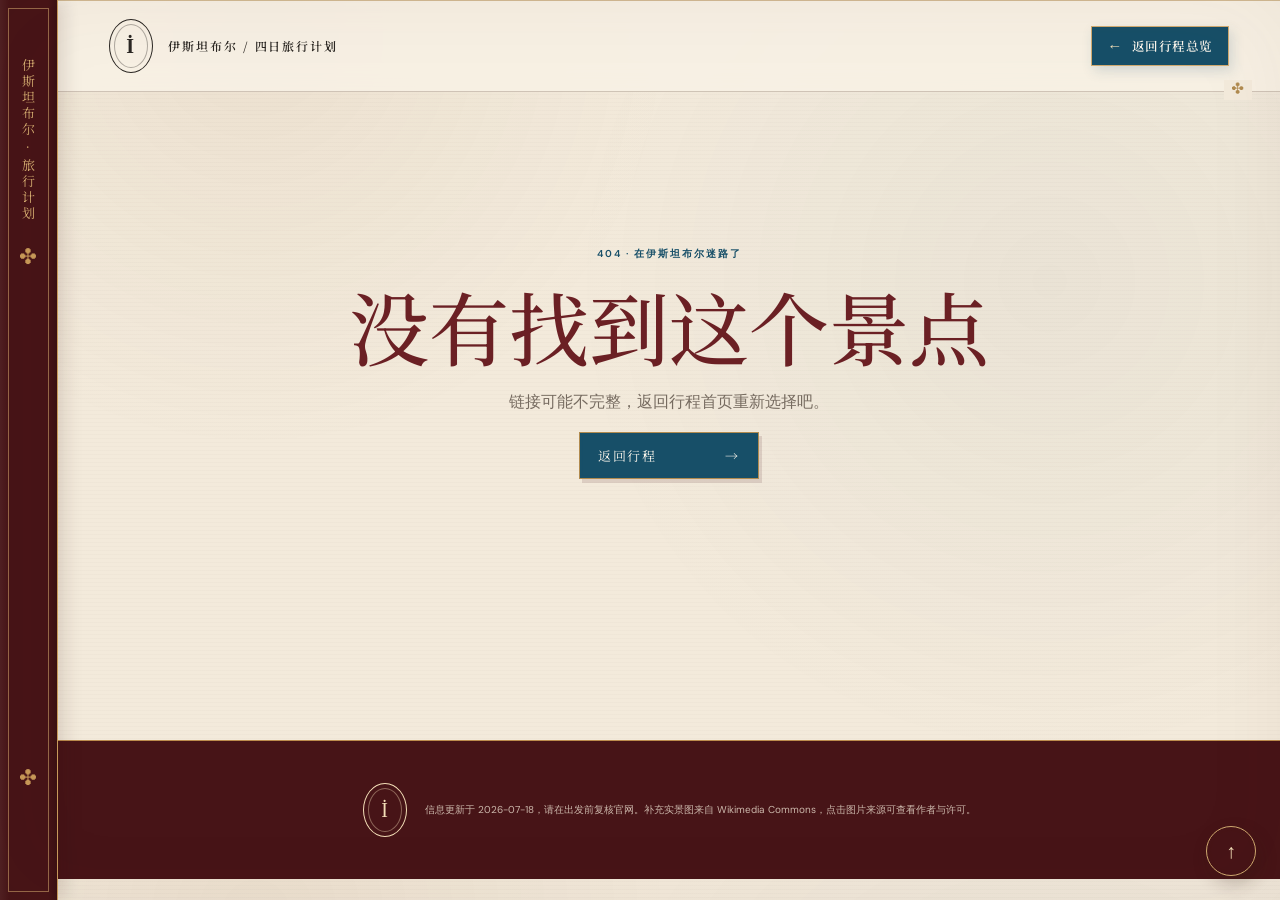
==== attraction.html @ fdcbebca "更新备选行程与双路线详情" ====
<!doctype html>
<html lang="zh-CN">
  <head>
    <meta charset="UTF-8" />
    <meta name="viewport" content="width=device-width, initial-scale=1.0" />
    <meta name="description" content="伊斯坦布尔景点详细旅行指南。" />
    <title>景点指南 · İstanbul</title>
    <link rel="icon" href="assets/favicon.svg" type="image/svg+xml" />
    <link rel="preconnect" href="https://fonts.googleapis.com" />
    <link rel="preconnect" href="https://fonts.gstatic.com" crossorigin />
    <link href="https://fonts.googleapis.com/css2?family=DM+Sans:wght@400;500;600&family=Noto+Serif+SC:wght@400;500;600;700&display=swap" rel="stylesheet" />
    <link rel="stylesheet" href="styles.css?v=20260720-12" />
    <script src="data.js?v=20260720-12" defer></script>
    <script src="attraction.js?v=20260719-8" defer></script>
  </head>
  <body class="detail-page" id="top">
    <div class="book-spine" aria-hidden="true">
      <span>伊斯坦布尔 · 旅行计划</span>
      <i></i>
    </div>
    <header class="site-header detail-header">
      <a class="brand" href="index.html">
        <span class="brand-mark">İ</span>
        <span>伊斯坦布尔 / 四日旅行计划</span>
      </a>
      <a class="back-link" href="index.html#journey"><span aria-hidden="true">←</span> 返回行程总览</a>
    </header>
    <main id="attraction-root" aria-live="polite"></main>
    <a class="back-to-top" href="#top" aria-label="返回页面顶部" title="返回顶部">
      <span aria-hidden="true">↑</span>
    </a>
    <footer class="site-footer compact-footer">
      <div>
        <span class="brand-mark">İ</span>
        <p>信息更新于 2026-07-18，请在出发前复核官网。补充实景图来自 Wikimedia Commons，点击图片来源可查看作者与许可。</p>
      </div>
    </footer>
  </body>
</html>
---- styles.css ----
:root {
  --ink: #2b2723;
  --muted: #766b60;
  --paper: #f3eadb;
  --paper-light: #fbf6ec;
  --paper-deep: #e7d8c3;
  --oxblood: #6b2024;
  --oxblood-dark: #471417;
  --blue: #174f68;
  --blue-soft: #6f8c99;
  --gold: #b18b4f;
  --line: rgba(80, 57, 39, .24);
  --line-strong: rgba(80, 57, 39, .46);
  --shadow: 0 18px 45px rgba(59, 38, 24, .14);
  --serif: "Noto Serif SC", "Songti SC", STSong, serif;
  --sans: "DM Sans", "PingFang SC", "Microsoft YaHei", sans-serif;
  --spine: 58px;
}

* { box-sizing: border-box; }
html { overflow-x: clip; scroll-behavior: smooth; }
body {
  margin: 0;
  padding-left: var(--spine);
  overflow-x: hidden;
  color: var(--ink);
  background:
    radial-gradient(circle at 20% 4%, rgba(139, 101, 54, .07), transparent 26rem),
    radial-gradient(circle at 82% 32%, rgba(72, 105, 113, .055), transparent 30rem),
    repeating-linear-gradient(0deg, rgba(90, 58, 31, .018) 0, rgba(90, 58, 31, .018) 1px, transparent 1px, transparent 4px),
    var(--paper);
  font-family: var(--sans);
  font-size: 16px;
  line-height: 1.65;
}

body::after {
  content: "";
  position: fixed;
  inset: 0;
  z-index: 1000;
  pointer-events: none;
  box-shadow: inset 0 0 90px rgba(86, 47, 20, .05);
}

a { color: inherit; }
img { display: block; width: 100%; }
button, input { font: inherit; }
button { color: inherit; }

.book-spine {
  position: fixed;
  inset: 0 auto 0 0;
  z-index: 100;
  width: var(--spine);
  overflow: hidden;
  border-right: 1px solid #c89b5c;
  color: #d6ae71;
  background:
    linear-gradient(90deg, rgba(255,255,255,.05), transparent 16%, transparent 84%, rgba(0,0,0,.17)),
    var(--oxblood-dark);
  box-shadow: 6px 0 18px rgba(53, 22, 17, .13);
}

.book-spine::before,
.book-spine::after {
  content: "✣";
  position: absolute;
  left: 50%;
  color: #c89958;
  font-size: 17px;
  transform: translateX(-50%);
}
.book-spine::before { top: 27%; }
.book-spine::after { bottom: 12%; }
.book-spine span {
  position: absolute;
  top: 58px;
  left: 50%;
  writing-mode: vertical-rl;
  letter-spacing: .24em;
  font-family: var(--serif);
  font-size: 13px;
  transform: translateX(-50%);
}
.book-spine i {
  position: absolute;
  inset: 8px;
  border: 1px solid rgba(216, 174, 113, .55);
}

.site-header {
  position: relative;
  z-index: 20;
  min-height: 92px;
  padding: 0 4vw;
  display: flex;
  align-items: center;
  justify-content: space-between;
  border-top: 1px solid rgba(177, 139, 79, .55);
  border-bottom: 1px solid var(--line);
  background: rgba(248, 241, 229, .9);
  backdrop-filter: blur(12px);
}

.site-header::after {
  content: "✣";
  position: absolute;
  right: 2.2vw;
  bottom: -9px;
  padding: 0 8px;
  color: var(--gold);
  background: var(--paper);
  font-size: 12px;
}

.brand {
  display: inline-flex;
  align-items: center;
  gap: 15px;
  text-decoration: none;
  font-family: var(--serif);
  font-size: 12px;
  font-weight: 600;
  letter-spacing: .16em;
}

.brand-mark {
  position: relative;
  width: 44px;
  height: 54px;
  display: inline-grid;
  flex: 0 0 auto;
  place-items: center;
  border: 1px solid var(--ink);
  border-radius: 50%;
  font-family: Georgia, serif;
  font-size: 20px;
}
.brand-mark::after {
  content: "";
  position: absolute;
  inset: 4px;
  border: 1px solid rgba(43, 39, 35, .35);
  border-radius: 50%;
}

.top-nav {
  padding-right: 3vw;
  display: flex;
  align-items: center;
  gap: 34px;
  font-size: 12px;
}
.top-nav a {
  position: relative;
  text-decoration: none;
  letter-spacing: .1em;
}
.top-nav a::after {
  content: "";
  position: absolute;
  left: 50%;
  right: 50%;
  bottom: -9px;
  height: 1px;
  background: var(--oxblood);
  transition: left .25s ease, right .25s ease;
}
.top-nav a:hover { color: var(--oxblood); }
.top-nav a:hover::after { left: 0; right: 0; }
.nav-date {
  padding-left: 30px;
  border-left: 1px solid var(--line);
  color: var(--muted);
  letter-spacing: .12em;
}

.eyebrow {
  margin: 0 0 17px;
  color: var(--blue);
  font-size: 10px;
  font-weight: 600;
  letter-spacing: .2em;
}

.hero {
  position: relative;
  min-height: calc(100svh - 92px);
  padding: clamp(52px, 6vw, 92px) 4vw 0;
  display: grid;
  grid-template-columns: minmax(390px, .84fr) minmax(620px, 1.16fr);
  grid-template-rows: 1fr auto;
  grid-template-areas:
    "copy visual"
    "strip strip";
  gap: 50px clamp(45px, 6vw, 100px);
  overflow: hidden;
}

.hero::before,
.detail-title::before,
.section-heading::before {
  content: "";
  position: absolute;
  width: 410px;
  height: 410px;
  pointer-events: none;
  opacity: .18;
  background:
    repeating-conic-gradient(from 22.5deg, transparent 0 11deg, rgba(105, 72, 42, .32) 12deg 13deg, transparent 14deg 22.5deg);
  border-radius: 50%;
  mask-image: radial-gradient(circle, #000 0 44%, transparent 70%);
}
.hero::before { left: 3vw; top: 60px; }

.hero-copy {
  position: relative;
  z-index: 4;
  grid-area: copy;
  align-self: center;
  max-width: 660px;
}
.hero h1,
.section-heading h2,
.notes-title h2,
.detail-title h1,
.content-block h2,
.aside-card h2,
.next-stop h2,
.not-found h1 {
  font-family: var(--serif);
  font-weight: 500;
  line-height: 1.18;
}
.hero h1 {
  margin: 0;
  color: var(--oxblood-dark);
  font-size: clamp(46px, 4.8vw, 76px);
  letter-spacing: -.055em;
}
.hero h1 em {
  color: var(--oxblood);
  font-style: normal;
}
.hero-subtitle {
  width: fit-content;
  margin: 22px 0 0;
  padding: 0 28px 10px;
  border-bottom: 1px solid rgba(177, 139, 79, .65);
  color: var(--blue);
  font-family: Georgia, serif;
  font-size: 13px;
  letter-spacing: .24em;
}
.hero-subtitle::before,
.hero-subtitle::after { content: "✦"; margin: 0 11px; color: var(--gold); font-size: 8px; }
.hero-intro {
  max-width: 580px;
  margin: 22px 0 25px;
  color: var(--muted);
  font-family: var(--serif);
  font-size: 15px;
}

.primary-link {
  display: inline-flex;
  align-items: center;
  justify-content: space-between;
  gap: 34px;
  min-width: 180px;
  padding: 12px 18px;
  border: 1px solid var(--gold);
  outline: 1px solid rgba(23, 79, 104, .55);
  outline-offset: -4px;
  background: var(--blue);
  color: var(--paper-light);
  text-decoration: none;
  font-family: var(--serif);
  font-size: 13px;
  letter-spacing: .12em;
  box-shadow: 3px 4px 0 rgba(71, 20, 23, .13);
  transition: transform .2s ease, background .2s ease;
}
.primary-link:hover {
  background: var(--oxblood);
  transform: translateY(-2px);
}

.trip-ticket {
  position: relative;
  width: min(410px, 100%);
  min-height: 100px;
  margin-top: 24px;
  padding: 14px 18px;
  display: grid;
  grid-template-columns: 76px 1fr 30px;
  align-items: center;
  border: 1px solid var(--gold);
  outline: 1px solid rgba(107, 32, 36, .25);
  outline-offset: -5px;
  background: rgba(251, 246, 236, .58);
  box-shadow: 3px 4px 12px rgba(75, 45, 25, .07);
}
.trip-ticket::before,
.trip-ticket::after {
  content: "";
  position: absolute;
  top: 50%;
  width: 16px;
  height: 28px;
  background: var(--paper);
  border: 1px solid var(--gold);
  border-radius: 50%;
  transform: translateY(-50%);
}
.trip-ticket::before { left: -9px; border-left-color: transparent; }
.trip-ticket::after { right: -9px; border-right-color: transparent; }
.trip-ticket strong {
  padding-right: 15px;
  border-right: 1px dashed var(--line-strong);
  color: var(--oxblood);
  font-family: var(--serif);
  font-size: 20px;
  font-weight: 500;
  line-height: 1.25;
}
.trip-ticket span {
  padding-left: 18px;
  display: grid;
  color: var(--ink);
  font-family: var(--serif);
  font-size: 13px;
}
.trip-ticket span b {
  margin-bottom: 3px;
  font-family: Georgia, serif;
  font-size: 11px;
  letter-spacing: .18em;
}
.trip-ticket i { color: var(--gold); font-style: normal; font-size: 18px; }

.hero-visual {
  position: relative;
  z-index: 2;
  grid-area: visual;
  align-self: center;
  height: min(66vh, 680px);
  min-height: 540px;
}
.hero-visual::before {
  content: "";
  position: absolute;
  inset: auto 4% 4% 0;
  height: 44%;
  opacity: .4;
  background:
    linear-gradient(120deg, transparent 0 18%, rgba(23,79,104,.18) 18.2% 18.5%, transparent 18.8% 32%, rgba(23,79,104,.16) 32.2% 32.5%, transparent 32.8%),
    radial-gradient(circle at 22% 56%, rgba(23,79,104,.22) 0 2px, transparent 3px),
    radial-gradient(circle at 67% 48%, rgba(23,79,104,.22) 0 2px, transparent 3px);
}
.hero-photo {
  position: absolute;
  margin: 0;
  padding: 10px 10px 28px;
  border: 1px solid rgba(91, 65, 42, .34);
  background: #eee2cf;
  box-shadow: var(--shadow);
}
.hero-photo img { height: 100%; object-fit: cover; }
.hero-photo figcaption {
  position: absolute;
  left: 13px;
  bottom: 6px;
  color: var(--muted);
  font-size: 8px;
  letter-spacing: .16em;
}
.hero-photo-history {
  inset: 1% auto 5% 0;
  width: 54%;
  height: 88%;
  transform: rotate(-.7deg);
}
.hero-photo-history img {
  object-position: center center;
  filter: sepia(.13) contrast(.98) brightness(1.01);
}
.hero-photo-modern {
  z-index: 2;
  top: 19%;
  right: 0;
  width: 52%;
  height: 66%;
  transform: rotate(1.2deg);
}
.hero-photo-modern img { filter: saturate(.78) contrast(.96); }
.coordinate-stamp {
  position: absolute;
  z-index: 4;
  top: 0;
  right: 2%;
  width: 136px;
  padding: 12px 16px;
  display: grid;
  gap: 3px;
  border: 1px solid var(--oxblood);
  border-radius: 11px;
  background: rgba(248, 241, 229, .88);
  color: var(--oxblood);
  font-family: Georgia, serif;
  font-size: 10px;
  letter-spacing: .08em;
  box-shadow: 2px 3px 0 rgba(107, 32, 36, .1);
  transform: rotate(-1.5deg);
}
.coordinate-stamp b {
  margin-top: 5px;
  padding-top: 4px;
  border-top: 1px dashed rgba(107, 32, 36, .4);
  font-family: var(--serif);
  font-weight: 500;
}
.hero-coin {
  position: absolute;
  z-index: 5;
  right: 2%;
  bottom: 10%;
  width: 86px;
  height: 86px;
  display: grid;
  place-items: center;
  border: 4px double #d0aa62;
  border-radius: 50%;
  background:
    radial-gradient(circle, #9a702f 0 45%, #5b391a 47% 52%, #b6893e 54% 62%, #4c2b16 64%);
  color: #f0d59d;
  font-family: Georgia, serif;
  font-size: 19px;
  letter-spacing: .08em;
  box-shadow: 4px 8px 12px rgba(55, 31, 15, .28);
  transform: rotate(8deg);
}

.hero-day-strip {
  position: relative;
  z-index: 4;
  grid-area: strip;
  display: grid;
  grid-template-columns: repeat(4, 1fr);
  border-top: 1px solid var(--line-strong);
  border-bottom: 1px solid var(--line);
}
.hero-day-strip a {
  min-height: 75px;
  padding: 14px 22px;
  display: flex;
  align-items: center;
  gap: 18px;
  border-right: 1px solid var(--line);
  text-decoration: none;
  transition: background .2s ease;
}
.hero-day-strip a:last-child { border-right: 0; }
.hero-day-strip a:hover { background: rgba(107, 32, 36, .055); }
.hero-day-strip b {
  color: var(--oxblood);
  font-family: Georgia, serif;
  font-size: 20px;
  font-weight: 400;
}
.hero-day-strip span { font-family: var(--serif); font-size: 12px; }

.journey-section {
  position: relative;
  padding: 105px 4vw 120px;
  background: rgba(251, 246, 236, .75);
}
.section-heading {
  position: relative;
  display: grid;
  grid-template-columns: 1fr 1fr;
  gap: 40px;
  align-items: end;
  margin-bottom: 45px;
}
.section-heading::before { right: 5%; top: -125px; opacity: .08; }
.section-heading > * { position: relative; z-index: 1; }
.section-heading .eyebrow,
.notes-title .eyebrow { margin-bottom: 9px; }
.section-heading h2,
.notes-title h2 {
  margin: 0;
  color: var(--oxblood-dark);
  font-size: clamp(38px, 4vw, 58px);
}
.section-heading > p {
  justify-self: end;
  max-width: 470px;
  margin: 0;
  color: var(--muted);
  font-family: var(--serif);
  font-size: 13px;
}

.day-list { border-top: 2px double var(--line-strong); }
.day-card {
  --accent: var(--oxblood);
  position: relative;
  scroll-margin-top: 20px;
  border-bottom: 1px solid var(--line);
}
.day-blue { --accent: var(--blue); }
.day-gold { --accent: #98702d; }
.day-sage { --accent: #5e705e; }
.day-summary {
  width: 100%;
  padding: 22px 8px;
  display: grid;
  grid-template-columns: 130px minmax(0, 1fr) 170px 34px;
  gap: 28px;
  align-items: center;
  border: 0;
  background: transparent;
  text-align: left;
  cursor: pointer;
}
.day-summary:hover { background: rgba(107, 32, 36, .025); }
.day-summary:hover .day-main h3 { color: var(--accent); }
.day-index {
  padding-right: 22px;
  border-right: 1px solid var(--line);
}
.day-index span {
  display: block;
  color: var(--accent);
  font-family: Georgia, serif;
  font-size: 38px;
  line-height: 1;
}
.day-index small {
  display: block;
  margin-top: 8px;
  color: var(--muted);
  font-size: 8px;
  letter-spacing: .12em;
}
.day-main > p {
  margin: 0 0 4px;
  color: var(--blue);
  font-size: 9px;
  font-weight: 600;
  letter-spacing: .1em;
  text-transform: uppercase;
}
.day-main h3 {
  margin: 0 0 4px;
  font-family: var(--serif);
  font-size: clamp(20px, 2.1vw, 29px);
  font-weight: 500;
  transition: color .2s ease;
}
.day-description { color: var(--muted); font-family: var(--serif); font-size: 12px; }
.day-image {
  width: 170px;
  height: 82px;
  padding: 5px 5px 12px;
  overflow: hidden;
  border: 1px solid var(--line);
  background: var(--paper-deep);
  transform: rotate(-.7deg);
}
.day-image img {
  height: 100%;
  object-fit: cover;
  filter: grayscale(.55) sepia(.25) saturate(.7);
  transition: transform .35s ease;
}
.day-summary:hover .day-image img { transform: scale(1.05); }
.expand-icon {
  position: relative;
  width: 25px;
  height: 25px;
  justify-self: end;
  border: 1px solid var(--accent);
  border-radius: 50%;
}
.expand-icon::before,
.expand-icon::after {
  content: "";
  position: absolute;
  background: var(--accent);
}
.expand-icon::before { width: 11px; height: 1px; left: 6px; top: 11px; }
.expand-icon::after { width: 1px; height: 11px; left: 11px; top: 6px; transition: transform .25s ease; }
.day-summary[aria-expanded="true"] .expand-icon::after { transform: rotate(90deg); }

.day-content {
  padding: 12px 42px 42px 158px;
  background:
    linear-gradient(90deg, rgba(23,79,104,.05), transparent 38%),
    rgba(255,255,255,.16);
}
.day-content[hidden] { display: none; }
.timeline {
  position: relative;
  margin: 0;
  padding: 0;
  display: grid;
  grid-template-columns: repeat(2, minmax(0, 1fr));
  column-gap: clamp(42px, 5vw, 80px);
  align-items: start;
}
.timeline-column {
  position: relative;
  min-width: 0;
  margin: 0;
  padding: 0;
  list-style: none;
}
.timeline-column::before {
  content: "";
  position: absolute;
  left: 13px;
  top: 15px;
  bottom: 29px;
  width: 1px;
  background: linear-gradient(var(--gold), rgba(177, 139, 79, .2));
}
.timeline-item {
  position: relative;
  min-width: 0;
  min-height: 78px;
  padding: 11px 0 26px 46px;
  display: grid;
  grid-template-columns: 72px minmax(0, 1fr);
  gap: 14px;
  align-items: start;
}
.check-wrap { position: absolute; z-index: 2; left: 0; top: 10px; cursor: pointer; }
.check-wrap input { position: absolute; opacity: 0; pointer-events: none; }
.check-wrap span {
  width: 27px;
  height: 27px;
  display: grid;
  place-items: center;
  border: 1px solid var(--gold);
  border-radius: 50%;
  background: var(--paper-light);
  color: var(--blue);
}
.timeline-marker svg {
  width: 14px;
  height: 14px;
  overflow: visible;
  fill: none;
  stroke: currentColor;
  stroke-width: 1.6;
  stroke-linecap: round;
  stroke-linejoin: round;
}
.marker-attraction { color: var(--oxblood) !important; }
.marker-food { color: #99522f !important; }
.marker-leisure { color: #9a742f !important; }
.marker-plane,
.marker-car,
.marker-rail,
.marker-boat,
.marker-walk { color: var(--blue) !important; }
.marker-stay { color: #5e705e !important; }
.marker-note { color: var(--oxblood) !important; }
.check-wrap input:focus-visible + span { outline: 2px solid var(--blue); outline-offset: 2px; }
.check-wrap input:checked + span { border-color: var(--oxblood); background: var(--oxblood); color: white; }
.check-wrap input:checked + .timeline-marker { color: white !important; }
.timeline-item time {
  padding-top: 3px;
  color: var(--blue);
  font-family: Georgia, serif;
  font-size: 12px;
  font-weight: 600;
  letter-spacing: .05em;
}
.timeline-item p {
  margin: 5px 0 0;
  color: var(--muted);
  font-family: var(--serif);
  font-size: 13px;
  line-height: 1.65;
}
.plain-title,
.attraction-link { font-family: var(--serif); font-size: 15.5px; font-weight: 600; }
.attraction-link {
  display: inline-flex;
  align-items: center;
  gap: 8px;
  border-bottom: 1px solid transparent;
  text-decoration: none;
}
.attraction-link span { color: var(--accent); font-family: var(--sans); font-size: 9px; }
.attraction-link:hover { border-color: var(--accent); color: var(--accent); }
.timeline-item.completed { opacity: .42; }
.timeline-item.completed .plain-title,
.timeline-item.completed .attraction-link { text-decoration: line-through; }
.timeline-item.optional {
  opacity: .4;
  filter: saturate(.45);
}
.timeline-item.optional time {
  visibility: hidden;
}
.timeline-item.optional .timeline-marker {
  border-style: dashed;
}

.notes-section {
  position: relative;
  padding: 100px 4vw;
  display: grid;
  grid-template-columns: .7fr 1.3fr;
  gap: 7vw;
  border-top: 1px solid var(--line);
}
.notes-grid { display: grid; grid-template-columns: repeat(3, 1fr); gap: 18px; }
.notes-grid article {
  position: relative;
  min-height: 260px;
  padding: 24px;
  border: 1px solid var(--line);
  background: rgba(251, 246, 236, .54);
  clip-path: polygon(10px 0, calc(100% - 10px) 0, 100% 10px, 100% calc(100% - 10px), calc(100% - 10px) 100%, 10px 100%, 0 calc(100% - 10px), 0 10px);
}
.notes-grid article::after {
  content: "✣";
  position: absolute;
  right: 18px;
  top: 18px;
  color: var(--gold);
}
.note-number { color: var(--oxblood); font-family: Georgia, serif; font-size: 28px; }
.notes-grid h3 { margin: 38px 0 12px; font-family: var(--serif); font-size: 18px; }
.notes-grid p { margin: 0; color: var(--muted); font-family: var(--serif); font-size: 13px; line-height: 1.8; }

.site-footer {
  padding: 42px 4vw;
  display: flex;
  justify-content: space-between;
  align-items: center;
  gap: 60px;
  border-top: 1px solid #bd8d4e;
  background: var(--oxblood-dark);
  color: rgba(255, 246, 228, .72);
  font-size: 10px;
}
.site-footer > div { display: flex; align-items: center; gap: 18px; }
.site-footer .brand-mark { color: #f4dfb8; border-color: #f4dfb8; }
.site-footer .brand-mark::after { border-color: rgba(244, 223, 184, .4); }
.site-footer p { margin: 0; max-width: 680px; }

/* Attraction detail */

.back-link {
  display: inline-flex;
  min-height: 40px;
  padding: 0 15px;
  gap: 9px;
  align-items: center;
  border: 1px solid #d0aa70;
  background: var(--blue);
  color: var(--paper-light);
  box-shadow: 3px 5px 12px rgba(23, 79, 104, .16);
  text-decoration: none;
  font-family: var(--serif);
  font-size: 12.5px;
  font-weight: 600;
  letter-spacing: .04em;
  transition: background .2s ease, transform .2s ease, color .2s ease;
}
.back-link span { color: #f3dfb8; font-family: Georgia, serif; font-size: 15px; }
.back-link:hover {
  background: var(--oxblood);
  color: var(--paper-light);
  transform: translateX(-2px);
}

.detail-hero {
  min-height: calc(100svh - 92px);
  padding: clamp(35px, 4vw, 65px) 4vw;
  display: grid;
  grid-template-columns: minmax(520px, 1.08fr) minmax(470px, .92fr);
  gap: clamp(45px, 6vw, 96px);
  align-items: center;
  border-bottom: 1px solid var(--line);
}
.detail-image-wrap {
  position: relative;
  height: min(72vh, 720px);
  min-height: 590px;
  padding: 13px 13px 35px;
  overflow: visible;
  border: 1px solid var(--line-strong);
  background: #eadcca;
  box-shadow: var(--shadow);
  transform: rotate(-.5deg);
}
.detail-image-wrap::before {
  content: "No. 1890 · IST";
  position: absolute;
  left: 16px;
  bottom: 9px;
  color: var(--oxblood);
  font-family: Georgia, serif;
  font-size: 9px;
  letter-spacing: .08em;
}
.detail-image-wrap picture { display: block; width: 100%; height: 100%; overflow: hidden; }
.detail-image-wrap img {
  height: 100%;
  object-fit: cover;
  filter: saturate(.74) sepia(.1) contrast(.98);
  transition: transform .7s ease;
}
.detail-image-wrap:hover img { transform: scale(1.015); }
.image-credit {
  position: absolute;
  right: 14px;
  bottom: 8px;
  max-width: 56%;
  overflow: hidden;
  color: var(--muted);
  font-size: 8px;
  letter-spacing: .06em;
  text-decoration: none;
  text-overflow: ellipsis;
  white-space: nowrap;
}
.image-credit:hover { color: var(--oxblood); }
.mobile-image-credit { display: none; }

.detail-title {
  position: relative;
  padding: 25px 0 20px;
  overflow: hidden;
}
.detail-title::before { right: -8%; top: -90px; opacity: .13; }
.detail-title > * { position: relative; z-index: 1; }
.detail-title > .eyebrow {
  width: fit-content;
  margin-bottom: 13px;
  padding: 6px 16px;
  border: 1px solid rgba(177,139,79,.65);
  color: var(--oxblood);
  clip-path: polygon(8px 0, calc(100% - 8px) 0, 100% 8px, 100% calc(100% - 8px), calc(100% - 8px) 100%, 8px 100%, 0 calc(100% - 8px), 0 8px);
}
.detail-district {
  margin: 0 0 13px;
  color: var(--muted);
  font-family: var(--serif);
  font-size: 10px;
  letter-spacing: .1em;
  text-transform: uppercase;
}
.detail-title h1 {
  max-width: 720px;
  margin: 0;
  color: var(--oxblood-dark);
  font-size: clamp(47px, 5.1vw, 78px);
  letter-spacing: -.055em;
}
.local-name {
  width: fit-content;
  margin: 7px 0 22px;
  padding: 0 30px 9px;
  border-bottom: 1px solid rgba(177,139,79,.65);
  color: var(--blue);
  font-family: Georgia, serif;
  font-size: 17px;
  font-style: italic;
}
.detail-intro {
  max-width: 630px;
  margin: 0;
  color: var(--muted);
  font-family: var(--serif);
  font-size: 13px;
  line-height: 1.9;
}
.detail-actions {
  margin-top: 25px;
  display: flex;
  align-items: center;
  gap: 28px;
}
.detail-actions .primary-link {
  min-width: 145px;
  padding: 9px 15px;
  background: transparent;
  color: var(--ink);
  box-shadow: none;
}
.detail-actions .primary-link:hover { background: var(--blue); color: white; }
.text-link {
  padding: 9px 0;
  border-bottom: 1px solid var(--line-strong);
  color: var(--ink);
  font-size: 11px;
  text-decoration: none;
}
.text-link:hover { color: var(--oxblood); border-color: var(--oxblood); }
.day-seal {
  position: absolute;
  z-index: 4;
  right: 0;
  top: 8%;
  width: 80px;
  height: 80px;
  display: flex;
  flex-direction: column;
  align-items: center;
  justify-content: center;
  border: 5px double #d0aa70;
  border-radius: 50%;
  background: var(--oxblood);
  color: #f3dfb8;
  box-shadow: 3px 6px 12px rgba(62, 18, 20, .24);
  transform: rotate(6deg);
}
.day-seal span { font-family: Georgia, serif; font-size: 8px; letter-spacing: .14em; }
.day-seal strong { font-family: Georgia, serif; font-size: 25px; font-weight: 400; line-height: 1.1; }

.desktop-quick-info { display: block; margin-top: 27px; }
.hero-facts {
  display: grid;
  grid-template-columns: 1fr 1fr;
  column-gap: 25px;
}
.hero-facts article {
  min-width: 0;
  min-height: 92px;
  padding: 15px 0 14px;
  display: grid;
  grid-template-columns: 30px minmax(0, 1fr);
  gap: 12px;
  border-top: 1px solid var(--line);
}
.hero-facts .fact-index {
  padding-top: 3px;
  color: var(--oxblood);
  font-family: Georgia, serif;
  font-size: 10px;
}
.fact-label {
  display: block;
  margin-bottom: 6px;
  color: var(--oxblood);
  font-size: 10px;
  font-weight: 600;
  letter-spacing: .15em;
}
.fact-value {
  display: block;
  font-family: var(--serif);
  font-size: 13px;
  line-height: 1.65;
}
.fee-equivalent {
  display: block;
  margin-top: 5px;
  color: var(--blue);
  font-family: var(--serif);
  font-size: 11.5px;
  font-weight: 600;
  line-height: 1.55;
}
.route-card {
  position: relative;
  padding: 17px 18px;
  display: grid;
  grid-template-columns: minmax(0, 1fr) auto;
  gap: 20px;
  align-items: center;
  border: 1px solid rgba(23,79,104,.36);
  background: rgba(244, 238, 226, .56);
}
.route-card::before {
  content: "◉";
  position: absolute;
  left: -12px;
  top: -12px;
  color: var(--blue);
  font-size: 20px;
}
.desktop-quick-info .route-card { margin-top: 8px; }
.route-label {
  display: block;
  margin-bottom: 6px;
  color: var(--blue);
  font-size: 10px;
  font-weight: 600;
  letter-spacing: .15em;
}
.route-card strong { display: block; font-family: var(--serif); font-size: 14px; }
.route-card p { margin: 5px 0 0; color: var(--muted); font-family: var(--serif); font-size: 12px; }
.route-card a {
  display: inline-flex;
  gap: 7px;
  white-space: nowrap;
  color: var(--blue);
  font-size: 11px;
  font-weight: 600;
  text-decoration: none;
}
.route-card a:hover { color: var(--oxblood); }
.mobile-quick-info,
.mobile-route-card { display: none; }

.facts-strip {
  grid-template-columns: repeat(4, 1fr);
  border-bottom: 1px solid var(--line);
  background: var(--paper-light);
}
.facts-strip article {
  min-height: 130px;
  padding: 25px 3vw;
  border-right: 1px solid var(--line);
}
.facts-strip article:last-child { border-right: 0; }
.facts-strip .fact-index { display: none; }

.detail-body {
  padding: 95px 4vw;
  display: grid;
  grid-template-columns: minmax(0, 1.45fr) minmax(300px, .55fr);
  gap: 5vw;
  background: rgba(251, 246, 236, .75);
}
.content-block h2,
.aside-card h2 {
  margin: 0 0 30px;
  color: var(--oxblood-dark);
  font-size: clamp(34px, 3.5vw, 52px);
}
.highlight-accordion {
  border: 1px solid var(--line-strong);
  background: rgba(255,255,255,.15);
}
.highlight-item { border-bottom: 1px solid var(--line); }
.highlight-item:last-child { border-bottom: 0; }
.highlight-trigger {
  width: 100%;
  min-height: 68px;
  padding: 0 16px;
  display: grid;
  grid-template-columns: 62px 1fr 26px;
  align-items: center;
  border: 0;
  background: transparent;
  text-align: left;
  cursor: pointer;
}
.highlight-trigger:hover { background: rgba(107, 32, 36, .035); }
.highlight-trigger:hover .highlight-title { color: var(--oxblood); }
.highlight-number {
  color: var(--oxblood);
  font-family: Georgia, serif;
  font-size: 24px;
}
.highlight-title { font-family: var(--serif); font-size: 16px; transition: color .2s ease; }
.highlight-toggle { position: relative; width: 18px; height: 18px; justify-self: end; }
.highlight-toggle::before,
.highlight-toggle::after { content: ""; position: absolute; background: var(--ink); }
.highlight-toggle::before { width: 18px; height: 1px; left: 0; top: 8px; }
.highlight-toggle::after { width: 1px; height: 18px; left: 8px; top: 0; transition: transform .2s ease; }
.highlight-trigger[aria-expanded="true"] .highlight-toggle::after { transform: rotate(90deg); }
.highlight-panel {
  padding: 0 16px 16px;
  display: grid;
  grid-template-columns: minmax(300px, 1.05fr) minmax(300px, .95fr);
  align-items: stretch;
}
.highlight-panel[hidden] { display: none; }
.highlight-image {
  position: relative;
  min-height: 330px;
  overflow: hidden;
  border: 1px solid var(--line);
  background: var(--paper-deep);
}
.highlight-image img {
  height: 100%;
  object-fit: cover;
  filter: saturate(.82) contrast(.98);
  transition: transform .45s ease;
}
.highlight-panel:hover .highlight-image img { transform: scale(1.02); }
.media-source {
  position: absolute;
  z-index: 2;
  right: 10px;
  bottom: 10px;
  padding: 5px 8px;
  border: 1px solid rgba(255,255,255,.35);
  background: rgba(45, 39, 33, .8);
  color: white;
  font-size: 8px;
  letter-spacing: .07em;
  text-decoration: none;
}
.media-source:hover { background: var(--oxblood); }
.highlight-copy {
  padding: 28px 30px;
  display: flex;
  flex-direction: column;
  justify-content: space-between;
  border: 1px solid var(--line);
  border-left: 0;
  background: rgba(243, 234, 219, .78);
}
.highlight-copy p { margin: 0; font-family: var(--serif); font-size: 12px; }
.copy-label {
  margin-bottom: 9px !important;
  color: var(--oxblood);
  font-size: 9px !important;
  font-weight: 600;
  letter-spacing: .14em;
}
.highlight-history { color: var(--ink); }
.highlight-look {
  margin-top: 26px;
  padding-top: 17px;
  border-top: 1px dashed var(--line-strong);
  color: var(--muted);
}

blockquote {
  position: relative;
  margin: 70px 0;
  padding: 35px 55px;
  border: 1px solid var(--line);
  background: rgba(231, 216, 195, .36);
  color: var(--oxblood);
  font-family: var(--serif);
  font-size: clamp(22px, 2.5vw, 34px);
  line-height: 1.6;
  text-align: center;
}
blockquote::before,
blockquote::after {
  position: absolute;
  color: var(--gold);
  font-family: Georgia, serif;
  font-size: 48px;
  line-height: 1;
}
blockquote::before { content: "“"; left: 20px; top: 18px; }
blockquote::after { content: "”"; right: 20px; bottom: 4px; }

.photo-spots {
  display: grid;
  grid-template-columns: repeat(3, minmax(0, 1fr));
  gap: 16px;
}
.photo-spots-2 { grid-template-columns: repeat(2, minmax(0, 1fr)); }
.photo-spots article {
  min-width: 0;
  overflow: hidden;
  border: 1px solid var(--line);
  background: rgba(243, 234, 219, .6);
  transition: transform .25s ease, box-shadow .25s ease;
}
.photo-spots article:hover {
  transform: translateY(-4px);
  box-shadow: 0 12px 22px rgba(66, 41, 23, .1);
}
.spot-image { position: relative; height: 210px; overflow: hidden; background: var(--paper-deep); }
.spot-image img { height: 100%; object-fit: cover; filter: saturate(.8) contrast(.98); transition: transform .35s ease; }
.photo-spots article:hover .spot-image img { transform: scale(1.035); }
.spot-image > span:not(.media-source) {
  position: absolute;
  left: 10px;
  bottom: 10px;
  padding: 4px 7px;
  background: rgba(43,39,35,.8);
  color: white;
  font-size: 7px;
  letter-spacing: .09em;
}
.spot-copy { position: relative; padding: 20px 19px 23px; }
.spot-number {
  position: absolute;
  right: 15px;
  top: -18px;
  width: 36px;
  height: 36px;
  display: grid;
  place-items: center;
  border: 2px double var(--gold);
  border-radius: 50%;
  background: var(--oxblood);
  color: #f5dfb7;
  font-family: Georgia, serif;
  font-size: 11px;
}
.photo-spots h3 { margin: 0 0 11px; padding-right: 25px; font-family: var(--serif); font-size: 15px; }
.photo-spots p { margin: 0; color: var(--muted); font-family: var(--serif); font-size: 11px; }

.detail-aside {
  position: sticky;
  top: 25px;
  align-self: start;
}
.aside-card {
  position: relative;
  padding: 30px;
  border: 1px solid var(--line-strong);
  outline: 1px solid rgba(177,139,79,.4);
  outline-offset: -7px;
  background: rgba(248, 241, 229, .72);
}
.aside-card::after {
  content: "İSTANBUL";
  position: absolute;
  right: 22px;
  top: 25px;
  width: 56px;
  height: 56px;
  display: grid;
  place-items: center;
  border: 1px solid rgba(107, 32, 36, .42);
  border-radius: 50%;
  color: rgba(107, 32, 36, .5);
  font-family: Georgia, serif;
  font-size: 7px;
  letter-spacing: .08em;
  transform: rotate(10deg);
}
.aside-card h2 { max-width: 70%; margin-bottom: 22px; font-size: 28px; }
.aside-card ul { margin: 0; padding: 0; list-style: none; }
.aside-card li {
  position: relative;
  padding: 13px 0 13px 24px;
  border-top: 1px dashed var(--line);
  color: var(--muted);
  font-family: var(--serif);
  font-size: 12px;
}
.aside-card li::before { content: "✣"; position: absolute; left: 2px; color: var(--oxblood); font-size: 9px; }
.data-note { margin: 17px 7px 0; color: var(--muted); font-size: 10px; line-height: 1.7; }

.next-stop {
  padding: 90px 4vw;
  border-top: 1px solid var(--line);
  text-align: center;
}
.next-stop h2 { margin: 0 0 28px; color: var(--oxblood-dark); font-size: clamp(34px, 4vw, 54px); }
.next-actions {
  display: flex;
  align-items: center;
  justify-content: center;
  gap: 30px;
}
.next-back { font-family: var(--serif); font-size: 12px; }
.compact-footer { justify-content: center; }
.not-found { min-height: 72vh; padding: 12vw 5vw; text-align: center; }
.not-found h1 { margin: 0; color: var(--oxblood); font-size: clamp(42px, 7vw, 80px); }
.not-found > p:not(.eyebrow) { color: var(--muted); }

.back-to-top {
  position: fixed;
  z-index: 90;
  right: 24px;
  bottom: 24px;
  width: 50px;
  height: 50px;
  display: grid;
  place-items: center;
  border: 1px solid #d0aa70;
  outline: 1px solid rgba(71, 20, 23, .45);
  outline-offset: -5px;
  border-radius: 50%;
  background: var(--oxblood-dark);
  color: #f3dfb8;
  text-decoration: none;
  font-family: Georgia, serif;
  font-size: 20px;
  box-shadow: 4px 8px 18px rgba(55, 31, 15, .24);
  transition: transform .2s ease, background .2s ease;
}
.back-to-top:hover {
  background: var(--blue);
  transform: translateY(-3px);
}
/* Itinerary stop detail */

.stop-hero {
  position: relative;
  min-height: 440px;
  padding: clamp(75px, 9vw, 135px) 8vw 70px;
  display: flex;
  align-items: flex-end;
  justify-content: space-between;
  gap: 60px;
  overflow: hidden;
  border-bottom: 1px solid var(--line);
}
.stop-hero::before {
  content: "";
  position: absolute;
  width: 480px;
  height: 480px;
  right: 3vw;
  top: -125px;
  opacity: .12;
  background: repeating-conic-gradient(from 22.5deg, transparent 0 11deg, rgba(105, 72, 42, .32) 12deg 13deg, transparent 14deg 22.5deg);
  border-radius: 50%;
  mask-image: radial-gradient(circle, #000 0 44%, transparent 70%);
}
.stop-hero > * { position: relative; z-index: 1; }
.stop-area {
  margin: 0 0 12px;
  color: var(--blue);
  font-size: 10px;
  font-weight: 600;
  letter-spacing: .13em;
  text-transform: uppercase;
}
.stop-hero h1 {
  max-width: 900px;
  margin: 0;
  color: var(--oxblood-dark);
  font-family: var(--serif);
  font-size: clamp(46px, 6.2vw, 88px);
  font-weight: 500;
  letter-spacing: -.055em;
  line-height: 1.14;
}
.stop-meta {
  max-width: 780px;
  margin: 22px 0 0;
  color: var(--muted);
  font-family: var(--serif);
  font-size: 15px;
}
.stop-index {
  width: 116px;
  height: 116px;
  flex: 0 0 auto;
  display: flex;
  flex-direction: column;
  align-items: center;
  justify-content: center;
  border: 5px double #d0aa70;
  border-radius: 50%;
  background: var(--oxblood);
  color: #f3dfb8;
  box-shadow: 4px 7px 14px rgba(62, 18, 20, .2);
  transform: rotate(5deg);
}
.stop-index span { font-size: 9px; letter-spacing: .18em; }
.stop-index strong { font-family: Georgia, serif; font-size: 36px; font-weight: 400; line-height: 1.1; }
.stop-intro {
  padding: 55px 14vw;
  border-bottom: 1px solid var(--line);
  text-align: center;
}
.stop-intro p {
  max-width: 980px;
  margin: 0 auto;
  color: var(--oxblood);
  font-family: var(--serif);
  font-size: clamp(20px, 2.3vw, 31px);
  line-height: 1.75;
}
.stop-map-section {
  padding: 85px 4vw 35px;
  display: grid;
  grid-template-columns: minmax(0, 1.35fr) minmax(360px, .65fr);
  gap: 36px;
  background: rgba(251, 246, 236, .74);
}
.stop-map-frame {
  position: relative;
  min-height: 580px;
  padding: 10px 10px 36px;
  border: 1px solid var(--line-strong);
  background: var(--paper-deep);
  box-shadow: var(--shadow);
}
.stop-map-frame iframe,
.compact-map iframe {
  width: 100%;
  height: 100%;
  display: block;
  border: 0;
  filter: sepia(.16) saturate(.72) contrast(.96);
}
.stop-map-frame > a {
  position: absolute;
  right: 14px;
  bottom: 8px;
  color: var(--blue);
  font-size: 10px;
  font-weight: 600;
  text-decoration: none;
}
.route-snapshot {
  padding: 42px 36px;
  border: 1px solid var(--line);
  outline: 1px solid rgba(177, 139, 79, .38);
  outline-offset: -7px;
  background: rgba(243, 234, 219, .7);
}
.route-snapshot h2,
.execution-board h2 {
  margin: 0 0 34px;
  color: var(--oxblood-dark);
  font-family: var(--serif);
  font-size: clamp(28px, 3vw, 42px);
  font-weight: 500;
  line-height: 1.35;
}
.route-snapshot h2 span { color: var(--muted); font-size: .48em; }
.route-snapshot ol,
.execution-board ol { margin: 0; padding: 0; list-style: none; }
.route-snapshot li {
  position: relative;
  min-height: 58px;
  padding: 0 0 22px 46px;
}
.route-snapshot li::before {
  content: "";
  position: absolute;
  left: 14px;
  top: 26px;
  bottom: -2px;
  width: 1px;
  background: var(--gold);
}
.route-snapshot li:last-child::before { display: none; }
.route-snapshot li > span {
  position: absolute;
  left: 0;
  top: -2px;
  width: 29px;
  height: 29px;
  display: grid;
  place-items: center;
  border: 1px solid var(--gold);
  border-radius: 50%;
  background: var(--paper-light);
  color: var(--blue);
  font-family: Georgia, serif;
  font-size: 8px;
}
.route-snapshot li strong { font-family: var(--serif); font-size: 14px; }
.transport-options {
  padding: 30px 4vw 70px;
  display: grid;
  grid-template-columns: repeat(3, minmax(0, 1fr));
  gap: 18px;
  background: rgba(251, 246, 236, .74);
}
.transport-option {
  min-width: 0;
  padding: 28px;
  border: 1px solid var(--line);
  background: rgba(248, 241, 229, .72);
}
.option-label {
  margin: 0 0 20px !important;
  color: var(--oxblood) !important;
  font-size: 11px !important;
  font-weight: 600;
  letter-spacing: .12em;
}
.option-metrics {
  display: grid;
  grid-template-columns: 1fr 1fr;
  gap: 12px;
  margin-bottom: 18px;
}
.option-metrics span {
  padding: 12px 0;
  border-top: 1px solid var(--line);
}
.option-metrics small {
  display: block;
  color: var(--muted);
  font-size: 9px;
}
.option-metrics strong {
  display: block;
  margin-top: 4px;
  color: var(--blue);
  font-family: var(--serif);
  font-size: 15px;
}
.currency-equivalent {
  display: block;
  margin-top: 3px;
  color: var(--oxblood);
  font-family: "DM Sans", sans-serif;
  font-size: 10px;
  font-weight: 500;
  letter-spacing: .01em;
}
.transport-option > p:not(.option-label),
.transport-option li {
  color: var(--muted);
  font-family: var(--serif);
  font-size: 12px;
}
.transport-option ol { margin: 17px 0 0; padding-left: 20px; }
.transport-option li { margin-top: 7px; }
.fare-reference {
  margin: 0;
  padding: 25px 4vw 70px;
  background: rgba(251, 246, 236, .74);
  color: var(--muted);
  font-size: 10px;
}
.fare-reference p { margin: 3px 0; }
.fare-reference > div { margin-top: 12px; display: flex; gap: 22px; }
.fare-reference a { color: var(--blue); text-decoration: none; }
.compact-map {
  height: 500px;
  padding: 70px 4vw 0;
  background: rgba(251, 246, 236, .74);
}
.compact-map iframe {
  border: 10px solid var(--paper-deep);
  outline: 1px solid var(--line-strong);
}
.food-guide {
  padding: 70px 4vw 95px;
  background: rgba(251, 246, 236, .74);
}
.food-facts {
  margin-bottom: 30px;
  display: grid;
  grid-template-columns: .7fr 1.3fr;
  border-top: 1px solid var(--line-strong);
  border-bottom: 1px solid var(--line);
}
.food-facts article { padding: 25px 30px; border-right: 1px solid var(--line); }
.food-facts article:last-child { border-right: 0; }
.food-facts span {
  display: block;
  margin-bottom: 7px;
  color: var(--oxblood);
  font-size: 9px;
  font-weight: 600;
  letter-spacing: .14em;
}
.food-facts strong { font-family: var(--serif); font-size: 15px; font-weight: 600; }
.recommendation-grid {
  display: grid;
  grid-template-columns: repeat(3, minmax(0, 1fr));
  gap: 18px;
}
.recommendation-grid article {
  min-height: 240px;
  padding: 27px;
  border: 1px solid var(--line);
  background: rgba(243, 234, 219, .64);
}
.recommendation-grid h2 {
  margin: 34px 0 12px;
  color: var(--oxblood-dark);
  font-family: var(--serif);
  font-size: 22px;
  font-weight: 500;
}
.recommendation-grid p {
  margin: 0;
  color: var(--muted);
  font-family: var(--serif);
  font-size: 13px;
}
.restaurant-guide {
  padding-top: 55px;
}
.restaurant-guide .food-facts {
  grid-template-columns: 1.15fr .85fr;
}
.restaurant-guide .food-facts article {
  min-width: 0;
}
.restaurant-guide .food-facts small {
  display: block;
  margin-top: 7px;
  color: var(--muted);
  font-size: 10px;
}
.restaurant-list {
  display: grid;
  gap: 42px;
}
.restaurant-card {
  display: grid;
  grid-template-columns: minmax(330px, .82fr) minmax(0, 1.18fr);
  border: 1px solid var(--line-strong);
  background: rgba(248, 241, 229, .76);
  box-shadow: var(--shadow);
}
.restaurant-media {
  position: relative;
  min-height: 590px;
  overflow: hidden;
  background: var(--paper-deep);
}
.restaurant-media::after {
  content: "";
  position: absolute;
  inset: 8px;
  pointer-events: none;
  border: 1px solid rgba(250, 241, 224, .58);
}
.restaurant-media img {
  width: 100%;
  height: 100%;
  display: block;
  object-fit: cover;
  filter: saturate(.82) contrast(.96);
}
.restaurant-media > span {
  position: absolute;
  z-index: 2;
  left: 20px;
  top: 20px;
  width: 42px;
  height: 42px;
  display: grid;
  place-items: center;
  border: 1px solid #d0aa70;
  border-radius: 50%;
  background: var(--oxblood);
  color: #f3dfb8;
  font-family: Georgia, serif;
  font-size: 13px;
}
.restaurant-media > a {
  position: absolute;
  z-index: 2;
  left: 20px;
  bottom: 18px;
  padding: 7px 10px;
  background: rgba(28, 25, 21, .72);
  color: #fff9ed;
  font-size: 8px;
  letter-spacing: .08em;
  text-decoration: none;
}
.restaurant-content {
  min-width: 0;
  padding: 42px;
}
.restaurant-badge {
  margin: 0 0 12px;
  color: var(--blue);
  font-size: 9px;
  font-weight: 600;
  letter-spacing: .16em;
}
.restaurant-content > h2 {
  margin: 0;
  color: var(--oxblood-dark);
  font-family: var(--serif);
  font-size: clamp(32px, 3.8vw, 52px);
  font-weight: 500;
  letter-spacing: -.045em;
}
.restaurant-local-name {
  margin: 7px 0 24px;
  color: var(--gold-dark);
  font-size: 10px;
  letter-spacing: .1em;
  text-transform: uppercase;
}
.restaurant-environment {
  margin: 0;
  color: var(--muted);
  font-family: var(--serif);
  font-size: 13px;
  line-height: 1.9;
}
.restaurant-address {
  margin: 17px 0 0;
  padding-top: 15px;
  border-top: 1px solid var(--line);
  color: var(--blue);
  font-size: 10px;
}
.restaurant-budget {
  margin: 25px 0;
  padding: 20px 0;
  border-top: 1px solid var(--line-strong);
  border-bottom: 1px solid var(--line);
}
.restaurant-budget > span {
  display: block;
  margin-bottom: 5px;
  color: var(--oxblood);
  font-size: 8px;
  font-weight: 600;
  letter-spacing: .14em;
}
.restaurant-budget > strong {
  color: var(--blue);
  font-family: var(--serif);
  font-size: 18px;
  font-weight: 600;
}
.restaurant-budget > small {
  display: block;
  margin-top: 8px;
  color: var(--muted);
  font-size: 9px;
  line-height: 1.6;
}
.dish-list {
  display: grid;
  gap: 0;
}
.dish-list > article {
  padding: 14px 0;
  border-bottom: 1px dashed var(--line);
}
.dish-list > article:last-child {
  border-bottom: 0;
}
.dish-list > article > div {
  display: flex;
  align-items: flex-start;
  justify-content: space-between;
  gap: 20px;
}
.dish-list h3 {
  margin: 0;
  color: var(--oxblood-dark);
  font-family: var(--serif);
  font-size: 14px;
  font-weight: 600;
}
.dish-list strong {
  flex: 0 0 auto;
  color: var(--blue);
  font-family: var(--serif);
  font-size: 12px;
  text-align: right;
}
.dish-list p {
  margin: 5px 0 0;
  color: var(--muted);
  font-family: var(--serif);
  font-size: 10px;
}
.restaurant-links {
  margin-top: 25px;
  display: flex;
  flex-wrap: wrap;
  gap: 12px 22px;
}
.restaurant-links a,
.exchange-source {
  color: var(--blue);
  font-size: 10px;
  font-weight: 600;
  text-decoration: none;
}
.restaurant-route-copy {
  padding: 38px 42px;
  border-top: 1px solid var(--line-strong);
  background: rgba(243, 234, 219, .52);
}
.restaurant-route-variants {
  display: grid;
  grid-template-columns: repeat(2, minmax(0, 1fr));
  gap: 18px;
}
.restaurant-route-variant {
  min-width: 0;
  padding: 22px;
  border: 1px solid var(--line);
  background: rgba(251, 246, 236, .56);
}
.route-variant-label {
  margin: 0 0 12px;
  color: var(--oxblood);
  font-size: 9px;
  font-weight: 600;
  letter-spacing: .12em;
}
.restaurant-route-variant h3 {
  margin: 0 0 17px;
  color: var(--oxblood-dark);
  font-family: var(--serif);
  font-size: 19px;
  font-weight: 500;
}
.restaurant-route-variant h3 span {
  color: var(--gold);
}
.restaurant-route-variant > div {
  display: flex;
  gap: 20px;
}
.restaurant-route-variant > div strong {
  color: var(--blue);
  font-family: var(--serif);
  font-size: 13px;
}
.restaurant-route-variant > p:not(.route-variant-label) {
  margin: 11px 0;
  color: var(--muted);
  font-family: var(--serif);
  font-size: 11px;
}
.restaurant-route-variant > a {
  color: var(--blue);
  font-size: 10px;
  font-weight: 600;
  text-decoration: none;
}
.restaurant-route-map {
  min-height: 330px;
  padding: 10px;
  border-top: 1px solid var(--line-strong);
  background: var(--paper-deep);
}
.restaurant-route-map iframe {
  width: 100%;
  height: 100%;
  min-height: 310px;
  display: block;
  border: 0;
  filter: sepia(.13) saturate(.78) contrast(.96);
}
.exchange-source {
  justify-self: start;
}
.execution-board {
  padding: 95px max(4vw, calc((100vw - 1100px) / 2));
  background: rgba(251, 246, 236, .74);
}
.execution-board > .eyebrow,
.execution-board > h2 { text-align: center; }
.execution-board > h2 { margin-left: auto; margin-right: auto; max-width: 760px; }
.execution-board ol {
  max-width: 920px;
  margin: 0 auto;
  border-top: 1px solid var(--line-strong);
}
.execution-board li {
  padding: 22px 18px;
  display: grid;
  grid-template-columns: 56px 1fr;
  gap: 18px;
  border-bottom: 1px solid var(--line);
}
.execution-board li span { color: var(--oxblood); font-family: Georgia, serif; }
.execution-board li strong { font-family: var(--serif); font-size: 15px; }
.stop-tips {
  padding: 35px 4vw 65px;
  background: rgba(251, 246, 236, .74);
  text-align: center;
}
.stop-tips ul {
  max-width: 900px;
  margin: 0 auto;
  padding: 0;
  display: flex;
  justify-content: center;
  gap: 30px;
  list-style: none;
}
.stop-tips li { color: var(--muted); font-family: var(--serif); font-size: 12px; }

@media (max-width: 1400px) and (min-width: 1181px) {
  .hero h1 { font-size: clamp(50px, 4.6vw, 60px); }
}

@media (max-width: 1180px) {
  :root { --spine: 42px; }
  .hero {
    grid-template-columns: minmax(360px, .85fr) minmax(510px, 1.15fr);
    gap: 35px;
  }
  .hero h1 { font-size: clamp(44px, 5.4vw, 66px); }
  .hero-visual { min-height: 500px; }
  .detail-hero {
    grid-template-columns: minmax(440px, 1fr) minmax(430px, 1fr);
    gap: 45px;
  }
  .detail-title h1 { font-size: clamp(44px, 5.5vw, 65px); }
  .day-seal { top: 7%; width: 68px; height: 68px; }
  .highlight-panel { grid-template-columns: 1fr; }
  .highlight-copy { border-left: 1px solid var(--line); border-top: 0; }
}

@media (max-width: 900px) {
  .hero {
    min-height: 0;
    padding-top: 45px;
    grid-template-columns: 1fr;
    grid-template-areas:
      "visual"
      "copy"
      "strip";
  }
  .hero-copy { max-width: 730px; }
  .hero-visual { width: 100%; height: 610px; }
  .hero-photo-history { width: 57%; }
  .hero-photo-modern { width: 49%; }
  .notes-section { grid-template-columns: 1fr; }
  .detail-hero { grid-template-columns: 1fr; min-height: 0; }
  .detail-image-wrap { height: 65vh; min-height: 540px; }
  .detail-title { padding: 25px 3vw; }
  .day-seal { right: 2vw; }
  .desktop-quick-info { display: none; }
  .mobile-quick-info {
    display: grid;
    grid-template-columns: 1fr 1fr;
    border-top: 1px solid var(--line);
  }
  .mobile-route-card {
    display: block;
    padding: 24px 4vw 38px;
    background: var(--paper-light);
    border-bottom: 1px solid var(--line);
  }
  .facts-strip article:nth-child(2) { border-right: 0; }
  .facts-strip article:nth-child(-n+2) { border-bottom: 1px solid var(--line); }
  .detail-body { grid-template-columns: 1fr; }
  .detail-aside { position: static; }
  .stop-map-section { grid-template-columns: 1fr; }
  .stop-map-frame { min-height: 500px; }
  .transport-options { grid-template-columns: 1fr 1fr; }
  .restaurant-card { grid-template-columns: 1fr; }
  .restaurant-media { min-height: 520px; }
}

@media (max-width: 720px) {
  :root { --spine: 17px; }
  .book-spine span,
  .book-spine::before,
  .book-spine::after { display: none; }
  .book-spine i { inset: 3px; }
  .site-header { min-height: 72px; padding: 0 17px; }
  .site-header::after { display: none; }
  .brand { gap: 10px; font-size: 10px; letter-spacing: .08em; }
  .brand-mark { width: 36px; height: 44px; font-size: 17px; }
  .top-nav { padding: 0; gap: 0; }
  .top-nav a { display: none; }
  .nav-date { padding: 0; border-left: 0; font-size: 9px; letter-spacing: .06em; }
  .hero { padding: 38px 17px 0; gap: 30px; }
  .hero-visual { height: 490px; min-height: 0; }
  .hero-photo { padding: 7px 7px 23px; }
  .hero-photo-history { width: 66%; height: 84%; }
  .hero-photo-modern { top: 28%; width: 57%; height: 62%; }
  .coordinate-stamp { width: 110px; padding: 8px 11px; font-size: 8px; }
  .hero-coin { width: 66px; height: 66px; right: 1%; bottom: 6%; font-size: 14px; }
  .hero h1 { font-size: clamp(40px, 12vw, 54px); line-height: 1.25; }
  .hero-subtitle { padding: 0 0 9px; font-size: 9px; letter-spacing: .16em; }
  .hero-subtitle::before,
  .hero-subtitle::after { margin: 0 6px; }
  .hero-intro { font-size: 13px; }
  .trip-ticket { grid-template-columns: 64px 1fr 20px; }
  .trip-ticket strong { font-size: 17px; }
  .trip-ticket span { font-size: 11px; }
  .hero-day-strip { grid-template-columns: 1fr 1fr; }
  .hero-day-strip a:nth-child(2) { border-right: 0; }
  .hero-day-strip a:nth-child(-n+2) { border-bottom: 1px solid var(--line); }
  .hero-day-strip a { min-height: 62px; padding: 11px 13px; gap: 12px; }
  .hero-day-strip b { font-size: 17px; }

  .journey-section,
  .notes-section,
  .detail-body,
  .next-stop { padding: 72px 17px; }
  .section-heading { grid-template-columns: 1fr; gap: 18px; }
  .section-heading > p { justify-self: start; }
  .day-summary {
    grid-template-columns: 62px minmax(0, 1fr) 27px;
    gap: 13px;
    padding: 21px 0;
  }
  .day-index { padding-right: 9px; }
  .day-index span { font-size: 28px; }
  .day-image { display: none; }
  .day-main > p { line-height: 1.4; }
  .day-main h3 { font-size: 19px; }
  .day-description { display: block; font-size: 11px; }
  .day-content { padding: 8px 0 28px 8px; }
  .timeline { grid-template-columns: 1fr; }
  .timeline::before {
    content: "";
    position: absolute;
    left: 13px;
    top: 15px;
    bottom: 29px;
    width: 1px;
    background: linear-gradient(var(--gold), rgba(177, 139, 79, .2));
  }
  .timeline-column::before { display: none; }
  .timeline-item { padding-left: 39px; grid-template-columns: 58px 1fr; }
  .timeline-item p { font-size: 12.5px; }
  .plain-title,
  .attraction-link { font-size: 14.5px; }
  .notes-grid { grid-template-columns: 1fr; }
  .notes-grid article { min-height: 220px; }
  .site-footer { padding: 36px 17px; flex-direction: column; align-items: flex-start; gap: 24px; }

  .detail-header .brand span:last-child { display: none; }
  .detail-hero { padding: 30px 17px 54px; gap: 38px; }
  .detail-image-wrap { height: 57vh; min-height: 430px; padding: 8px 8px 29px; }
  .detail-title { padding: 0; }
  .detail-title h1 { padding-right: 0; font-size: clamp(38px, 11.5vw, 50px); letter-spacing: -.075em; }
  .detail-intro { font-size: 12px; }
  .day-seal { position: static; width: 64px; height: 64px; margin: 25px 0 0 auto; }
  .detail-actions { margin-top: 22px; }
  .mobile-quick-info { grid-template-columns: 1fr; }
  .facts-strip article,
  .facts-strip article:nth-child(2) {
    min-height: 0;
    padding: 20px 17px;
    border-right: 0;
    border-bottom: 1px solid var(--line);
  }
  .route-card { grid-template-columns: 1fr; gap: 12px; }
  .highlight-trigger { padding: 0 12px; grid-template-columns: 52px 1fr 23px; }
  .highlight-number { font-size: 20px; }
  .highlight-title { font-size: 14px; }
  .highlight-panel { padding: 0 10px 10px; }
  .highlight-image { min-height: 235px; }
  .highlight-copy { padding: 22px 20px; }
  blockquote { margin: 55px 0; padding: 32px 25px; font-size: 21px; }
  .photo-spots,
  .photo-spots-2 { grid-template-columns: 1fr; }
  .spot-image { height: 250px; }
  .aside-card { padding: 27px 24px; }

  .back-to-top { right: 15px; bottom: 15px; width: 44px; height: 44px; }
  .back-link { min-height: 38px; padding: 0 12px; font-size: 11.5px; }
  .stop-hero { min-height: 390px; padding: 72px 17px 45px; align-items: flex-end; gap: 15px; }
  .stop-hero h1 { font-size: clamp(38px, 11vw, 52px); }
  .stop-meta { font-size: 13px; }
  .stop-index { width: 68px; height: 68px; border-width: 3px; }
  .stop-index span { font-size: 7px; }
  .stop-index strong { font-size: 23px; }
  .stop-intro { padding: 40px 22px; }
  .stop-intro p { font-size: 18px; }
  .stop-map-section { padding: 55px 17px 22px; gap: 18px; }
  .stop-map-frame { min-height: 420px; padding: 7px 7px 32px; }
  .route-snapshot { padding: 30px 24px; }
  .transport-options { padding: 20px 17px 50px; grid-template-columns: 1fr; }
  .transport-option { padding: 24px 21px; }
  .fare-reference { padding: 20px 17px 50px; }
  .fare-reference > div { flex-direction: column; gap: 7px; }
  .compact-map { height: 390px; padding: 55px 17px 0; }
  .food-guide { padding: 45px 17px 70px; }
  .food-facts { grid-template-columns: 1fr; }
  .restaurant-guide .food-facts { grid-template-columns: 1fr; }
  .food-facts article { padding: 20px 12px; border-right: 0; border-bottom: 1px solid var(--line); }
  .food-facts article:last-child { border-bottom: 0; }
  .recommendation-grid { grid-template-columns: 1fr; }
  .recommendation-grid article { min-height: 190px; }
  .restaurant-guide { padding-top: 38px; }
  .restaurant-list { gap: 28px; }
  .restaurant-media { min-height: 360px; }
  .restaurant-content { padding: 29px 22px; }
  .restaurant-content > h2 { font-size: 34px; }
  .restaurant-environment { font-size: 12px; }
  .dish-list > article > div { display: block; }
  .dish-list strong { display: block; margin-top: 5px; text-align: left; }
  .restaurant-links { flex-direction: column; gap: 9px; }
  .restaurant-route-copy { padding: 29px 22px; }
  .restaurant-route-variants { grid-template-columns: 1fr; }
  .restaurant-route-variant { padding: 19px; }
  .restaurant-route-variant h3 { font-size: 18px; }
  .restaurant-route-variant > div { flex-direction: column; gap: 6px; }
  .restaurant-route-map,
  .restaurant-route-map iframe { min-height: 300px; }
  .execution-board { padding: 70px 17px; }
  .execution-board li { grid-template-columns: 40px 1fr; padding: 19px 5px; }
  .stop-tips { padding: 20px 17px 55px; }
  .stop-tips ul { flex-direction: column; gap: 11px; }
  .next-actions { flex-direction: column-reverse; gap: 18px; }
}

@media (prefers-reduced-motion: reduce) {
  html { scroll-behavior: auto; }
  *, *::before, *::after { transition: none !important; }
}
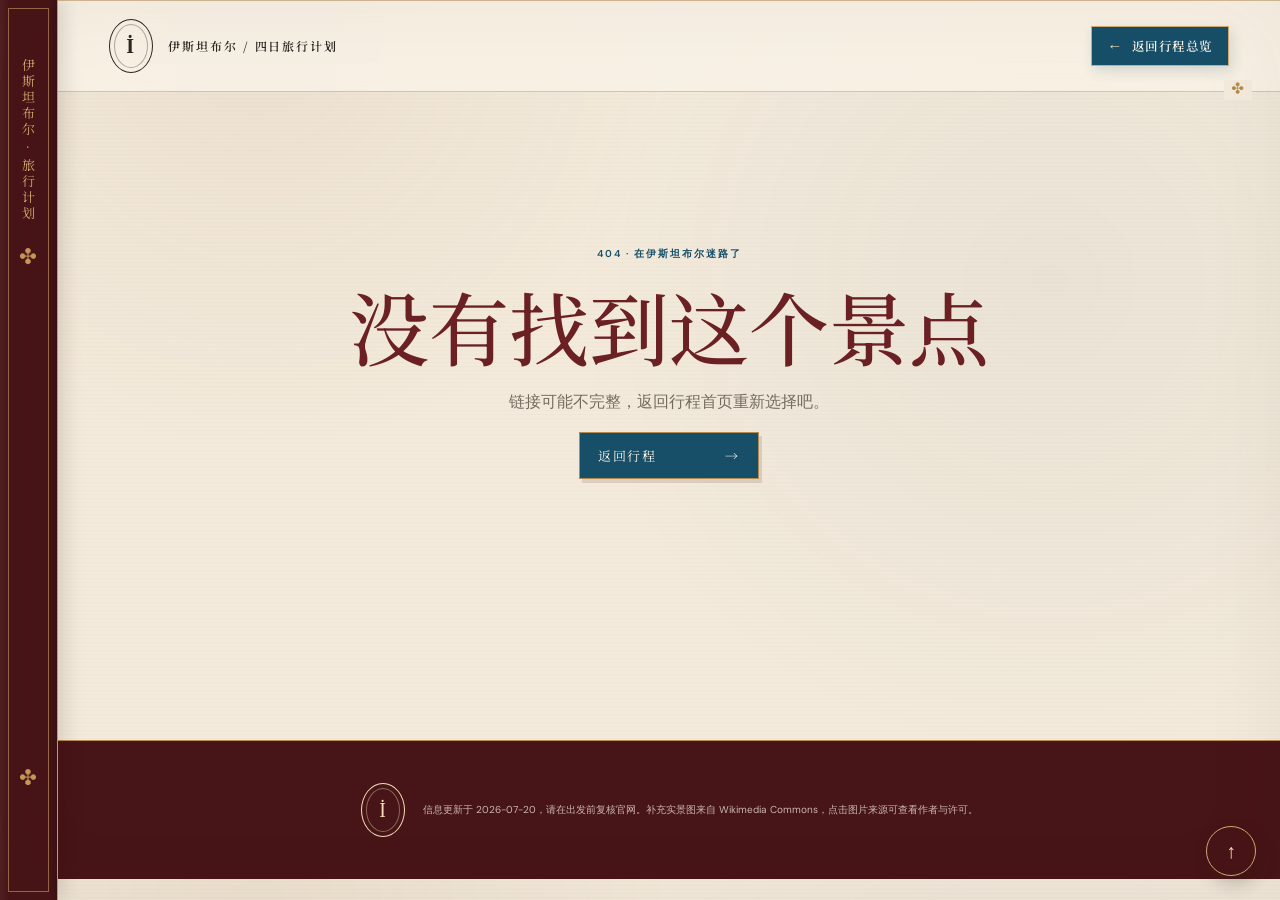
==== commit 62d9d906: "更新行程信息与景点配图" ====
--- a/attraction.html
+++ b/attraction.html
@@ -9,9 +9,9 @@
     <link rel="preconnect" href="https://fonts.googleapis.com" />
     <link rel="preconnect" href="https://fonts.gstatic.com" crossorigin />
     <link href="https://fonts.googleapis.com/css2?family=DM+Sans:wght@400;500;600&family=Noto+Serif+SC:wght@400;500;600;700&display=swap" rel="stylesheet" />
-    <link rel="stylesheet" href="styles.css?v=20260720-12" />
-    <script src="data.js?v=20260720-12" defer></script>
-    <script src="attraction.js?v=20260719-8" defer></script>
+    <link rel="stylesheet" href="styles.css?v=20260720-19" />
+    <script src="data.js?v=20260720-16" defer></script>
+    <script src="attraction.js?v=20260720-11" defer></script>
   </head>
   <body class="detail-page" id="top">
     <div class="book-spine" aria-hidden="true">
@@ -32,7 +32,7 @@
     <footer class="site-footer compact-footer">
       <div>
         <span class="brand-mark">İ</span>
-        <p>信息更新于 2026-07-18，请在出发前复核官网。补充实景图来自 Wikimedia Commons，点击图片来源可查看作者与许可。</p>
+        <p>信息更新于 2026-07-20，请在出发前复核官网。补充实景图来自 Wikimedia Commons，点击图片来源可查看作者与许可。</p>
       </div>
     </footer>
   </body>
--- a/styles.css
+++ b/styles.css
@@ -717,7 +717,8 @@
   padding: 100px 4vw;
   display: grid;
   grid-template-columns: .7fr 1.3fr;
-  gap: 7vw;
+  column-gap: 7vw;
+  row-gap: 3.5vw;
   border-top: 1px solid var(--line);
 }
 .notes-grid { display: grid; grid-template-columns: repeat(3, 1fr); gap: 18px; }
@@ -739,6 +740,676 @@
 .note-number { color: var(--oxblood); font-family: Georgia, serif; font-size: 28px; }
 .notes-grid h3 { margin: 38px 0 12px; font-family: var(--serif); font-size: 18px; }
 .notes-grid p { margin: 0; color: var(--muted); font-family: var(--serif); font-size: 13px; line-height: 1.8; }
+.notes-more {
+  grid-column: 2;
+  min-height: 58px;
+  padding: 0 22px;
+  display: flex;
+  align-items: center;
+  justify-content: space-between;
+  border-top: 1px solid var(--line-strong);
+  border-bottom: 1px solid var(--line-strong);
+  color: var(--oxblood);
+  text-decoration: none;
+  font-family: var(--serif);
+  font-size: 14px;
+  font-weight: 600;
+  transition: color .2s ease, padding .2s ease;
+}
+.notes-more span:last-child { color: var(--gold); font-family: Georgia, serif; font-size: 20px; }
+.notes-more:hover { padding-left: 28px; color: var(--blue); }
+
+/* Detailed travel notes */
+
+.icon-sprite {
+  position: absolute;
+  width: 0;
+  height: 0;
+  overflow: hidden;
+  pointer-events: none;
+}
+.notes-page-seal svg,
+.notes-toc svg,
+.notes-chapter h2 svg {
+  fill: none;
+  stroke: currentColor;
+  stroke-width: 1.7;
+  stroke-linecap: round;
+  stroke-linejoin: round;
+}
+.notes-hero {
+  position: relative;
+  min-height: 520px;
+  padding: clamp(75px, 8vw, 125px) 8vw clamp(65px, 7vw, 105px);
+  display: grid;
+  grid-template-columns: minmax(0, 1.15fr) minmax(300px, .55fr);
+  gap: 8vw;
+  align-items: end;
+  overflow: hidden;
+  border-bottom: 1px solid var(--line);
+}
+.notes-hero::before {
+  content: "";
+  position: absolute;
+  right: 5%;
+  top: -160px;
+  width: 520px;
+  height: 520px;
+  pointer-events: none;
+  opacity: .12;
+  background:
+    repeating-conic-gradient(from 22.5deg, transparent 0 11deg, rgba(105, 72, 42, .32) 12deg 13deg, transparent 14deg 22.5deg);
+  border-radius: 50%;
+  mask-image: radial-gradient(circle, #000 0 44%, transparent 70%);
+}
+.notes-hero-copy,
+.notes-hero-summary { position: relative; z-index: 1; }
+.notes-hero h1 {
+  max-width: 780px;
+  margin: 0;
+  color: var(--oxblood-dark);
+  font-family: var(--serif);
+  font-size: clamp(50px, 6vw, 88px);
+  font-weight: 500;
+  letter-spacing: -.07em;
+  line-height: 1.2;
+}
+.notes-hero-copy > p:last-child {
+  max-width: 720px;
+  margin: 25px 0 0;
+  color: var(--muted);
+  font-family: var(--serif);
+  font-size: 15px;
+  line-height: 1.9;
+}
+.notes-hero-summary {
+  padding: 30px 0 8px 38px;
+  border-left: 1px solid var(--line-strong);
+}
+.notes-page-seal {
+  width: 94px;
+  height: 94px;
+  margin-bottom: 28px;
+  display: grid;
+  place-items: center;
+  align-content: center;
+  border: 5px double #d0aa70;
+  border-radius: 50%;
+  background: var(--oxblood);
+  color: #f3dfb8;
+  box-shadow: 4px 7px 14px rgba(62, 18, 20, .2);
+  transform: rotate(4deg);
+}
+.notes-page-seal svg {
+  width: 43px;
+  height: 43px;
+}
+.notes-page-seal span { font-family: Georgia, serif; font-size: 34px; line-height: 1; }
+.notes-page-seal small { margin-top: 6px; font-size: 8px; letter-spacing: .15em; }
+.notes-hero-summary strong { display: block; font-family: var(--serif); font-size: 18px; }
+.notes-hero-summary p { margin: 10px 0 0; color: var(--muted); font-family: var(--serif); font-size: 12px; line-height: 1.8; }
+
+.notes-priority,
+.notes-guide,
+.notes-final-check {
+  padding: 90px 4vw;
+}
+.notes-priority {
+  border-bottom: 1px solid var(--line);
+  background: rgba(251, 246, 236, .42);
+}
+.notes-section-heading {
+  margin-bottom: 38px;
+  display: grid;
+  grid-template-columns: minmax(0, 1fr) minmax(280px, .55fr);
+  align-items: end;
+  gap: 50px;
+}
+.notes-section-heading h2 {
+  margin: 0;
+  color: var(--oxblood-dark);
+  font-family: var(--serif);
+  font-size: clamp(36px, 4vw, 58px);
+  font-weight: 500;
+  letter-spacing: -.05em;
+}
+.notes-section-heading > p {
+  max-width: 540px;
+  margin: 0;
+  justify-self: end;
+  color: var(--muted);
+  font-family: var(--serif);
+  font-size: 12px;
+  line-height: 1.85;
+}
+.notes-priority-grid {
+  display: grid;
+  grid-template-columns: repeat(3, minmax(0, 1fr));
+  gap: 18px;
+}
+.notes-priority-grid article {
+  position: relative;
+  min-height: 250px;
+  padding: 27px;
+  border: 1px solid var(--line);
+  background: rgba(251, 246, 236, .63);
+  clip-path: polygon(10px 0, calc(100% - 10px) 0, 100% 10px, 100% calc(100% - 10px), calc(100% - 10px) 100%, 10px 100%, 0 calc(100% - 10px), 0 10px);
+}
+.notes-priority-grid article::after {
+  content: "✣";
+  position: absolute;
+  right: 20px;
+  top: 20px;
+  color: var(--gold);
+}
+.notes-priority-grid article > div {
+  display: flex;
+  align-items: center;
+  gap: 14px;
+  color: var(--oxblood);
+}
+.notes-priority-grid article > div span { font-family: Georgia, serif; font-size: 27px; }
+.notes-priority-grid article > div small { font-size: 9px; letter-spacing: .1em; }
+.notes-priority-grid h3 {
+  margin: 42px 0 12px;
+  font-family: var(--serif);
+  font-size: 19px;
+}
+.notes-priority-grid p {
+  margin: 0;
+  color: var(--muted);
+  font-family: var(--serif);
+  font-size: 13px;
+  line-height: 1.8;
+}
+
+.notes-guide {
+  background: rgba(243, 234, 219, .28);
+}
+.notes-guide-layout {
+  display: grid;
+  grid-template-columns: minmax(270px, .34fr) minmax(0, 1fr);
+  gap: 5vw;
+  align-items: start;
+}
+.notes-toc {
+  position: sticky;
+  top: 24px;
+  border-top: 1px solid var(--line-strong);
+}
+.notes-toc a {
+  min-height: 56px;
+  padding: 0 7px;
+  display: grid;
+  grid-template-columns: 32px 28px minmax(0, 1fr);
+  align-items: center;
+  gap: 10px;
+  border-bottom: 1px solid var(--line);
+  color: var(--muted);
+  text-decoration: none;
+  font-family: var(--serif);
+  font-size: 12px;
+  transition: color .2s ease, padding .2s ease, background .2s ease;
+}
+.notes-toc a:hover {
+  padding-left: 12px;
+  color: var(--oxblood);
+  background: rgba(251, 246, 236, .52);
+}
+.notes-toc span { color: var(--oxblood); font-family: Georgia, serif; font-size: 13px; }
+.notes-toc svg {
+  width: 22px;
+  height: 22px;
+  color: var(--gold);
+}
+.notes-toc b { font-weight: 500; }
+.notes-chapters { min-width: 0; }
+.notes-chapter {
+  scroll-margin-top: 24px;
+  margin-bottom: 72px;
+  border-top: 1px solid var(--line-strong);
+}
+.notes-chapter:last-child { margin-bottom: 0; }
+.notes-chapter > header {
+  min-height: 110px;
+  padding: 25px 10px;
+  display: grid;
+  grid-template-columns: 64px minmax(0, 1fr);
+  gap: 22px;
+  align-items: center;
+  border-bottom: 1px solid var(--line);
+}
+.notes-chapter > header > span {
+  color: var(--oxblood);
+  font-family: Georgia, serif;
+  font-size: 34px;
+}
+.notes-chapter > header p {
+  margin: 0 0 4px;
+  color: var(--blue);
+  font-size: 9px;
+  font-weight: 600;
+  letter-spacing: .18em;
+}
+.notes-chapter > header h2 {
+  margin: 0;
+  display: flex;
+  align-items: center;
+  gap: 11px;
+  font-family: var(--serif);
+  font-size: 28px;
+  font-weight: 500;
+}
+.notes-chapter > header h2 svg {
+  width: 27px;
+  height: 27px;
+  flex: 0 0 auto;
+  color: var(--gold);
+}
+.notes-chapter > article {
+  padding: 27px 10px;
+  display: grid;
+  grid-template-columns: minmax(0, 1fr) minmax(210px, .42fr);
+  gap: 35px;
+  border-bottom: 1px solid var(--line);
+}
+.notes-chapter h3 {
+  margin: 0 0 9px;
+  font-family: var(--serif);
+  font-size: 16px;
+}
+.notes-chapter article p {
+  margin: 0;
+  color: var(--muted);
+  font-family: var(--serif);
+  font-size: 12.5px;
+  line-height: 1.85;
+}
+.notes-inline-links {
+  margin-top: 12px;
+  display: flex;
+  flex-wrap: wrap;
+  gap: 7px 18px;
+}
+.notes-inline-links a {
+  color: var(--blue);
+  font-family: var(--sans);
+  font-size: 10px;
+  font-weight: 600;
+  line-height: 1.5;
+  text-decoration: none;
+}
+.notes-inline-links a:hover { color: var(--oxblood); }
+.attraction-app-list article > span {
+  display: block;
+  color: var(--oxblood);
+  font-size: 8px;
+  font-weight: 600;
+  letter-spacing: .1em;
+  line-height: 1.5;
+}
+.app-store-links {
+  margin-top: 11px;
+  display: flex;
+  flex-wrap: wrap;
+  gap: 7px 15px;
+}
+.app-store-links a {
+  color: var(--blue);
+  font-size: 9px;
+  font-weight: 600;
+  line-height: 1.5;
+  text-decoration: none;
+}
+.app-store-links a:hover { color: var(--oxblood); }
+.notes-chapter aside {
+  padding-left: 24px;
+  align-self: center;
+  border-left: 1px solid var(--line);
+}
+.notes-chapter aside strong {
+  display: block;
+  color: var(--blue);
+  font-family: var(--serif);
+  font-size: 12px;
+}
+.notes-chapter aside span {
+  display: block;
+  margin-top: 5px;
+  color: var(--muted);
+  font-family: var(--serif);
+  font-size: 10px;
+  line-height: 1.65;
+}
+
+.notes-toolkit {
+  padding: 95px 4vw;
+  border-top: 1px solid var(--line);
+  background: rgba(251, 246, 236, .58);
+}
+.official-links {
+  display: grid;
+  grid-template-columns: repeat(3, minmax(0, 1fr));
+  gap: 16px;
+}
+.official-links > a {
+  min-height: 235px;
+  padding: 26px;
+  display: flex;
+  flex-direction: column;
+  border: 1px solid var(--line);
+  background: rgba(243, 234, 219, .5);
+  color: inherit;
+  text-decoration: none;
+  transition: border-color .2s ease, background .2s ease, transform .2s ease;
+}
+.official-links > a:hover {
+  border-color: var(--gold);
+  background: rgba(251, 246, 236, .88);
+  transform: translateY(-3px);
+}
+.official-links span {
+  color: var(--oxblood);
+  font-size: 9px;
+  font-weight: 600;
+  letter-spacing: .11em;
+}
+.official-links strong {
+  display: block;
+  margin-top: 30px;
+  font-family: var(--serif);
+  font-size: 17px;
+  line-height: 1.55;
+}
+.official-links p {
+  margin: 10px 0 23px;
+  color: var(--muted);
+  font-family: var(--serif);
+  font-size: 11.5px;
+  line-height: 1.75;
+}
+.official-links small {
+  margin-top: auto;
+  color: var(--blue);
+  font-size: 9px;
+  font-weight: 600;
+}
+.emergency-board {
+  margin-top: 70px;
+  display: grid;
+  grid-template-columns: minmax(300px, .45fr) minmax(0, 1fr);
+  border: 1px solid #a77842;
+  background: var(--oxblood-dark);
+  color: #f7ead4;
+}
+.emergency-intro {
+  padding: 42px;
+  border-right: 1px solid rgba(247, 234, 212, .22);
+}
+.emergency-intro .eyebrow { color: #d9ad70; }
+.emergency-intro h2 {
+  margin: 0;
+  font-family: var(--serif);
+  font-size: clamp(29px, 3.2vw, 45px);
+  font-weight: 500;
+  line-height: 1.35;
+}
+.emergency-intro > p:last-child {
+  margin: 25px 0 0;
+  color: rgba(247, 234, 212, .68);
+  font-family: var(--serif);
+  font-size: 12px;
+  line-height: 1.9;
+}
+.emergency-list {
+  display: grid;
+  grid-template-columns: 1fr 1fr;
+}
+.emergency-list article {
+  position: relative;
+  min-width: 0;
+  padding: 31px;
+  border-right: 1px solid rgba(247, 234, 212, .18);
+  border-bottom: 1px solid rgba(247, 234, 212, .18);
+}
+.emergency-list article:nth-child(even) { border-right: 0; }
+.emergency-list article:nth-last-child(-n+2) { border-bottom: 0; }
+.emergency-order {
+  position: absolute;
+  top: 25px;
+  right: 26px;
+  width: 31px;
+  height: 31px;
+  display: grid;
+  place-items: center;
+  border: 1px solid rgba(242, 201, 142, .58);
+  border-radius: 50%;
+  color: #f2c98e;
+  font-family: Georgia, var(--serif);
+  font-size: 14px;
+  font-weight: 400;
+}
+.emergency-list article > span {
+  color: #d9ad70;
+  font-size: 8px;
+  font-weight: 600;
+  letter-spacing: .13em;
+}
+.emergency-list h3 {
+  margin: 16px 0 10px;
+  color: #fff5e5;
+  font-family: Georgia, var(--serif);
+  font-size: clamp(21px, 2vw, 29px);
+  font-weight: 400;
+  overflow-wrap: anywhere;
+}
+.emergency-list p {
+  margin: 0 0 22px;
+  color: rgba(247, 234, 212, .68);
+  font-family: var(--serif);
+  font-size: 10.5px;
+  line-height: 1.75;
+}
+.emergency-list a {
+  color: #f2c98e;
+  font-family: var(--serif);
+  font-size: 10px;
+  font-weight: 600;
+  text-decoration-color: rgba(242, 201, 142, .45);
+  text-underline-offset: 5px;
+}
+.emergency-actions {
+  display: flex;
+  flex-wrap: wrap;
+  gap: 12px 18px;
+}
+.consular-addresses {
+  margin-top: 18px;
+  display: grid;
+  grid-template-columns: 1fr 1fr;
+  gap: 18px;
+}
+.consular-addresses article {
+  padding: 30px;
+  border: 1px solid var(--line);
+  background: rgba(243, 234, 219, .48);
+}
+.consular-addresses article > div:first-child {
+  display: flex;
+  align-items: baseline;
+  justify-content: space-between;
+  gap: 20px;
+}
+.consular-addresses article > div:first-child span {
+  color: var(--oxblood);
+  font-size: 8px;
+  font-weight: 600;
+  letter-spacing: .12em;
+}
+.consular-addresses h3 {
+  margin: 0;
+  font-family: var(--serif);
+  font-size: 18px;
+}
+.consular-addresses address {
+  margin: 0;
+  color: var(--ink);
+  font-family: Georgia, var(--serif);
+  font-size: 12px;
+  font-style: normal;
+  line-height: 1.8;
+}
+.consular-addresses dl {
+  margin: 25px 0 22px;
+}
+.consular-addresses dl > div {
+  padding: 9px 0;
+  display: grid;
+  grid-template-columns: 74px minmax(0, 1fr);
+  gap: 15px;
+  border-bottom: 1px solid rgba(108, 91, 72, .13);
+}
+.consular-addresses dl > div:last-child { border-bottom: 0; }
+.consular-addresses dt {
+  color: var(--oxblood);
+  font-size: 9px;
+  font-weight: 600;
+  letter-spacing: .08em;
+}
+.consular-addresses dd {
+  min-width: 0;
+  margin: 0;
+  color: var(--ink);
+  font-family: var(--serif);
+  font-size: 11px;
+  line-height: 1.75;
+  overflow-wrap: anywhere;
+}
+.consular-addresses article > div:last-child {
+  display: flex;
+  flex-wrap: wrap;
+  gap: 12px 24px;
+  padding-top: 18px;
+  border-top: 1px solid var(--line);
+}
+.consular-addresses a {
+  color: var(--blue);
+  font-family: var(--serif);
+  font-size: 10px;
+  font-weight: 600;
+  text-decoration: none;
+}
+
+.phrasebook {
+  margin-top: 72px;
+  padding-top: 65px;
+  border-top: 1px solid var(--line-strong);
+}
+.phrasebook-heading {
+  display: grid;
+  grid-template-columns: minmax(0, 1fr) minmax(300px, .58fr);
+  align-items: end;
+  gap: 45px;
+  margin-bottom: 32px;
+}
+.phrasebook-heading .eyebrow {
+  grid-column: 1;
+  margin-bottom: 0;
+}
+.phrasebook-heading h2 {
+  grid-column: 1;
+  margin: 8px 0 0;
+  color: var(--oxblood-dark);
+  font-family: var(--serif);
+  font-size: clamp(34px, 4vw, 55px);
+  font-weight: 500;
+}
+.phrasebook-heading > p:last-child {
+  grid-column: 2;
+  grid-row: 1 / span 2;
+  margin: 0;
+  color: var(--muted);
+  font-family: var(--serif);
+  font-size: 11.5px;
+  line-height: 1.85;
+}
+.phrase-grid {
+  display: grid;
+  grid-template-columns: repeat(2, minmax(0, 1fr));
+  border-top: 1px solid var(--line-strong);
+}
+.phrase-grid article {
+  min-height: 148px;
+  padding: 24px 25px;
+  border-right: 1px solid var(--line);
+  border-bottom: 1px solid var(--line);
+}
+.phrase-grid article:nth-child(even) { border-right: 0; }
+.phrase-grid span {
+  color: var(--oxblood);
+  font-size: 8px;
+  font-weight: 600;
+  letter-spacing: .11em;
+}
+.phrase-grid strong {
+  display: block;
+  margin: 18px 0 7px;
+  color: var(--blue);
+  font-family: Georgia, var(--serif);
+  font-size: 16px;
+  font-weight: 400;
+  line-height: 1.55;
+}
+.phrase-grid p {
+  margin: 0;
+  color: var(--muted);
+  font-family: var(--serif);
+  font-size: 11px;
+  line-height: 1.7;
+}
+
+.notes-final-check {
+  border-top: 1px solid var(--line);
+  background: rgba(251, 246, 236, .55);
+}
+.notes-final-check ol {
+  margin: 0;
+  padding: 0;
+  display: grid;
+  grid-template-columns: repeat(3, minmax(0, 1fr));
+  border-top: 1px solid var(--line-strong);
+  border-bottom: 1px solid var(--line-strong);
+  list-style: none;
+}
+.notes-final-check li {
+  min-height: 180px;
+  padding: 28px;
+  display: grid;
+  grid-template-columns: 82px 1fr;
+  gap: 20px;
+  border-right: 1px solid var(--line);
+}
+.notes-final-check li:last-child { border-right: 0; }
+.notes-final-check li > span {
+  color: var(--oxblood);
+  font-family: Georgia, serif;
+  font-size: 10px;
+  letter-spacing: .08em;
+}
+.notes-final-check strong { display: block; font-family: var(--serif); font-size: 16px; }
+.notes-final-check li p { margin: 9px 0 0; color: var(--muted); font-family: var(--serif); font-size: 11px; line-height: 1.75; }
+.notes-return {
+  padding: 88px 4vw 100px;
+  text-align: center;
+}
+.notes-return h2 {
+  margin: 0 0 28px;
+  color: var(--oxblood-dark);
+  font-family: var(--serif);
+  font-size: clamp(34px, 4vw, 54px);
+  font-weight: 500;
+}
+.notes-return .primary-link { margin: 0 auto; }
 
 .site-footer {
   padding: 42px 4vw;
@@ -1244,6 +1915,26 @@
   font-size: 12px;
 }
 .aside-card li::before { content: "✣"; position: absolute; left: 2px; color: var(--oxblood); font-size: 9px; }
+.attraction-app-guide { margin-top: 17px; }
+.attraction-app-guide::after { content: "APP"; }
+.attraction-app-list article {
+  padding-top: 15px;
+  border-top: 1px dashed var(--line);
+}
+.attraction-app-list h3 {
+  margin: 7px 0 9px;
+  padding-right: 54px;
+  font-family: var(--serif);
+  font-size: 16px;
+  line-height: 1.45;
+}
+.attraction-app-list p {
+  margin: 0;
+  color: var(--muted);
+  font-family: var(--serif);
+  font-size: 11px;
+  line-height: 1.75;
+}
 .data-note { margin: 17px 7px 0; color: var(--muted); font-size: 10px; line-height: 1.7; }
 
 .next-stop {
@@ -1877,6 +2568,39 @@
 
 @media (max-width: 1400px) and (min-width: 1181px) {
   .hero h1 { font-size: clamp(50px, 4.6vw, 60px); }
+}
+
+@media (min-width: 901px) {
+  .notes-section-heading > p { font-size: 13.5px; }
+  .notes-toc a {
+    min-height: 64px;
+    font-size: 14px;
+  }
+  .notes-toc span { font-size: 14px; }
+  .notes-chapter h3 { font-size: 17.5px; }
+  .notes-chapter article p { font-size: 14px; }
+  .notes-inline-links a { font-size: 12px; }
+  .app-store-links a { font-size: 11px; }
+  .notes-chapter aside strong { font-size: 13px; }
+  .notes-chapter aside span { font-size: 11.5px; }
+  .official-links span { font-size: 10px; }
+  .official-links strong { font-size: 19px; }
+  .official-links p { font-size: 13px; }
+  .official-links small { font-size: 11px; }
+  .emergency-intro > p:last-child { font-size: 13.5px; }
+  .emergency-list article > span { font-size: 9.5px; }
+  .emergency-list p { font-size: 12.5px; }
+  .emergency-list a { font-size: 12px; }
+  .consular-addresses article > div:first-child span { font-size: 9px; }
+  .consular-addresses h3 { font-size: 20px; }
+  .consular-addresses address { font-size: 13.5px; }
+  .consular-addresses dt { font-size: 10px; }
+  .consular-addresses dd,
+  .consular-addresses a { font-size: 12px; }
+  .phrasebook-heading > p:last-child { font-size: 13px; }
+  .phrase-grid span { font-size: 9.5px; }
+  .phrase-grid strong { font-size: 18px; }
+  .phrase-grid p { font-size: 13px; }
 }
 
 @media (max-width: 1180px) {
@@ -1912,6 +2636,45 @@
   .hero-photo-history { width: 57%; }
   .hero-photo-modern { width: 49%; }
   .notes-section { grid-template-columns: 1fr; }
+  .notes-more { grid-column: 1; }
+  .notes-hero { grid-template-columns: 1fr; gap: 45px; }
+  .notes-hero-summary {
+    padding: 28px 0 0;
+    display: grid;
+    grid-template-columns: 94px minmax(0, 1fr);
+    gap: 0 25px;
+    align-items: center;
+    border-left: 0;
+    border-top: 1px solid var(--line);
+  }
+  .notes-page-seal { grid-row: 1 / span 2; margin: 0; }
+  .notes-hero-summary p { grid-column: 2; }
+  .notes-guide-layout { grid-template-columns: 1fr; }
+  .notes-toc {
+    position: static;
+    display: grid;
+    grid-template-columns: 1fr 1fr;
+  }
+  .notes-toc a:nth-child(odd) { border-right: 1px solid var(--line); }
+  .official-links { grid-template-columns: 1fr 1fr; }
+  .emergency-board { grid-template-columns: 1fr; }
+  .emergency-intro {
+    border-right: 0;
+    border-bottom: 1px solid rgba(247, 234, 212, .22);
+  }
+  .consular-addresses { grid-template-columns: 1fr; }
+  .phrasebook-heading { grid-template-columns: 1fr; }
+  .phrasebook-heading > p:last-child {
+    grid-column: 1;
+    grid-row: auto;
+  }
+  .notes-final-check ol { grid-template-columns: 1fr; }
+  .notes-final-check li {
+    min-height: 0;
+    border-right: 0;
+    border-bottom: 1px solid var(--line);
+  }
+  .notes-final-check li:last-child { border-bottom: 0; }
   .detail-hero { grid-template-columns: 1fr; min-height: 0; }
   .detail-image-wrap { height: 65vh; min-height: 540px; }
   .detail-title { padding: 25px 3vw; }
@@ -2008,6 +2771,90 @@
   .attraction-link { font-size: 14.5px; }
   .notes-grid { grid-template-columns: 1fr; }
   .notes-grid article { min-height: 220px; }
+  .notes-more { min-height: 64px; }
+  .notes-hero {
+    min-height: 0;
+    padding: 68px 22px 62px;
+  }
+  .notes-hero::before { right: -65%; top: -210px; }
+  .notes-hero h1 { font-size: clamp(39px, 12vw, 54px); line-height: 1.25; }
+  .notes-hero-copy > p:last-child { font-size: 13px; }
+  .notes-hero-summary {
+    grid-template-columns: 76px minmax(0, 1fr);
+    gap: 0 18px;
+  }
+  .notes-page-seal {
+    width: 76px;
+    height: 76px;
+  }
+  .notes-page-seal span { font-size: 27px; }
+  .notes-hero-summary strong { font-size: 15px; }
+  .notes-hero-summary p { font-size: 11px; }
+  .notes-priority,
+  .notes-guide,
+  .notes-toolkit,
+  .notes-final-check { padding: 72px 22px; }
+  .notes-section-heading {
+    grid-template-columns: 1fr;
+    gap: 17px;
+    margin-bottom: 30px;
+  }
+  .notes-section-heading > p { justify-self: start; }
+  .notes-priority-grid { grid-template-columns: 1fr; }
+  .notes-priority-grid article { min-height: 220px; }
+  .notes-toc { grid-template-columns: 1fr; }
+  .notes-toc a:nth-child(odd) { border-right: 0; }
+  .notes-chapter { margin-bottom: 54px; }
+  .notes-chapter > header {
+    min-height: 95px;
+    padding: 22px 5px;
+    grid-template-columns: 48px minmax(0, 1fr);
+    gap: 13px;
+  }
+  .notes-chapter > header > span { font-size: 28px; }
+  .notes-chapter > header h2 { font-size: 23px; }
+  .notes-chapter > article {
+    padding: 24px 5px;
+    grid-template-columns: 1fr;
+    gap: 17px;
+  }
+  .notes-chapter aside {
+    padding: 14px 0 0;
+    border-left: 0;
+    border-top: 1px solid var(--line);
+  }
+  .official-links { grid-template-columns: 1fr; }
+  .official-links > a { min-height: 210px; }
+  .emergency-intro,
+  .emergency-list article { padding: 27px 24px; }
+  .emergency-list { grid-template-columns: 1fr; }
+  .emergency-list article,
+  .emergency-list article:nth-child(even),
+  .emergency-list article:nth-last-child(-n+2) {
+    border-right: 0;
+    border-bottom: 1px solid rgba(247, 234, 212, .18);
+  }
+  .emergency-list article:last-child { border-bottom: 0; }
+  .consular-addresses article { padding: 25px 22px; }
+  .consular-addresses article > div:first-child {
+    align-items: flex-start;
+    flex-direction: column;
+    gap: 7px;
+  }
+  .phrasebook {
+    margin-top: 58px;
+    padding-top: 55px;
+  }
+  .phrase-grid { grid-template-columns: 1fr; }
+  .phrase-grid article {
+    min-height: 0;
+    border-right: 0;
+  }
+  .notes-final-check li {
+    padding: 24px 5px;
+    grid-template-columns: 72px minmax(0, 1fr);
+  }
+  .notes-return { padding: 75px 22px 88px; }
   .site-footer { padding: 36px 17px; flex-direction: column; align-items: flex-start; gap: 24px; }
 
   .detail-header .brand span:last-child { display: none; }
